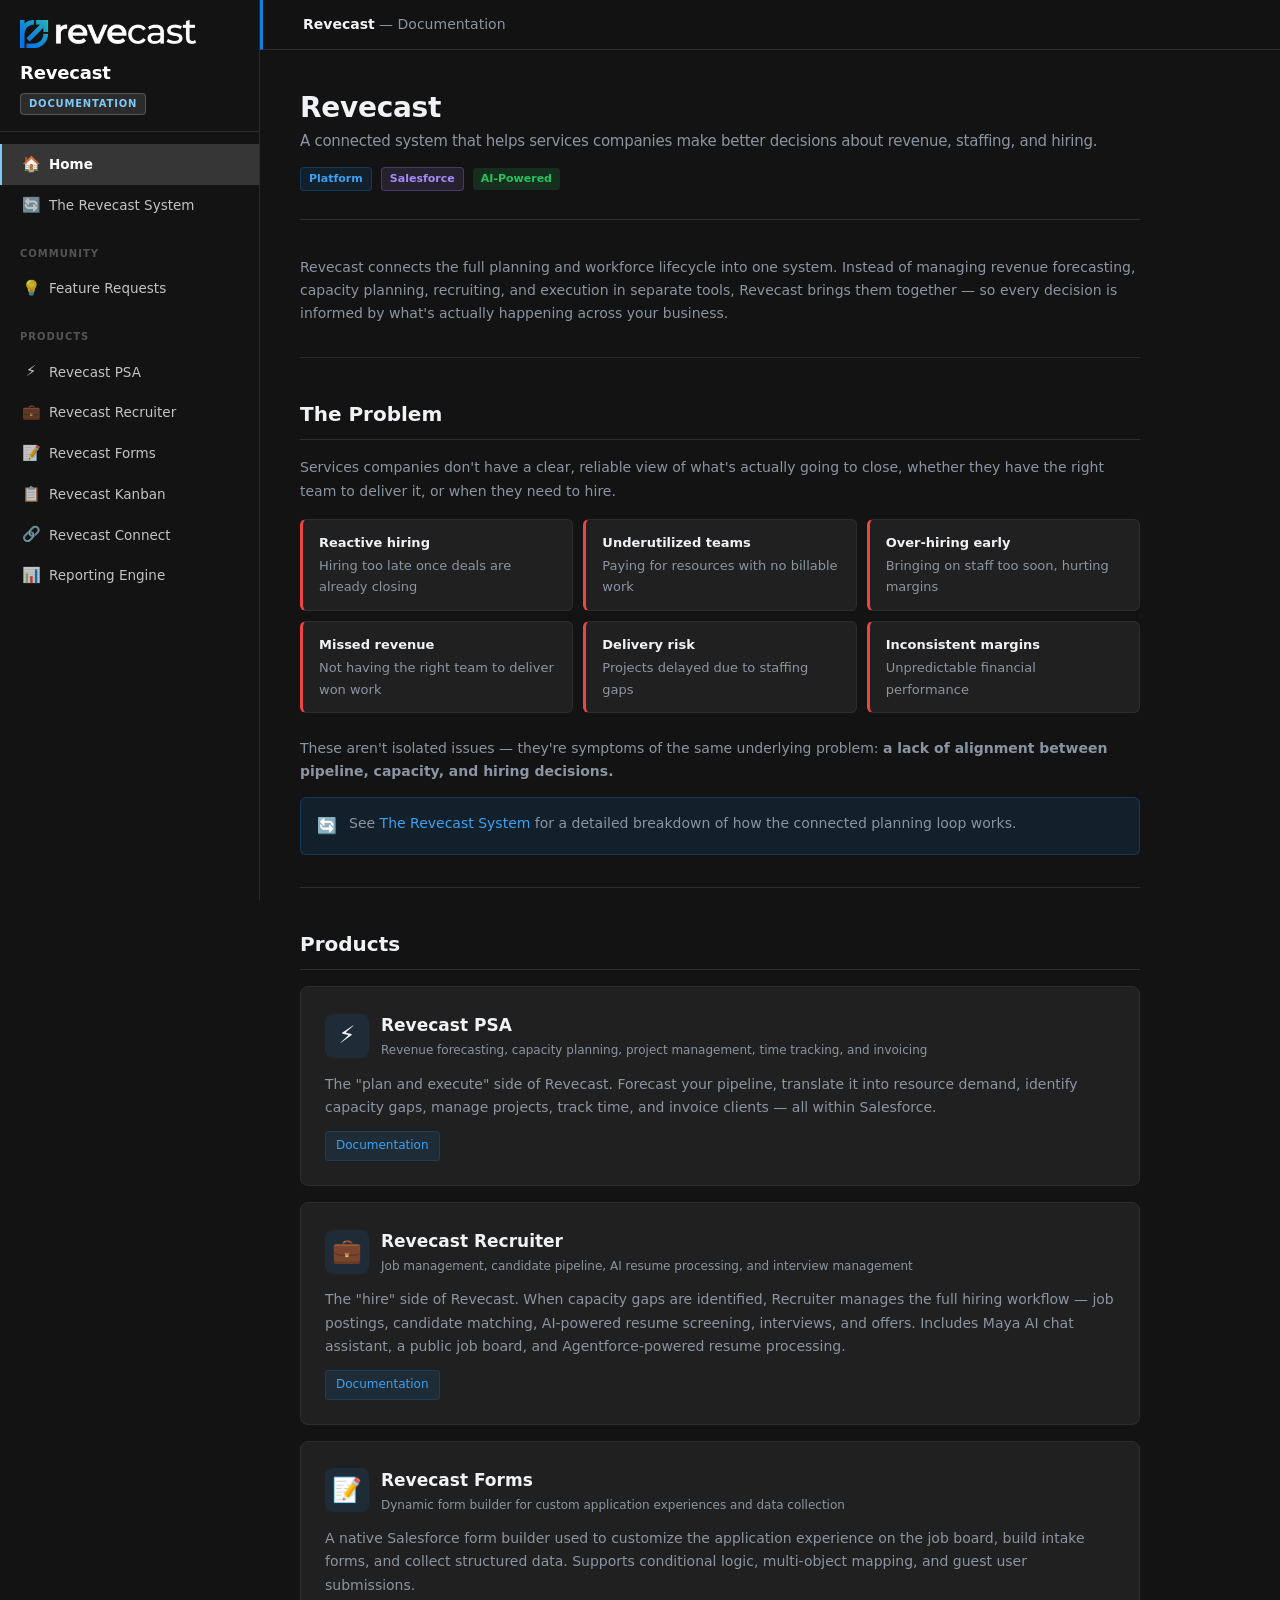
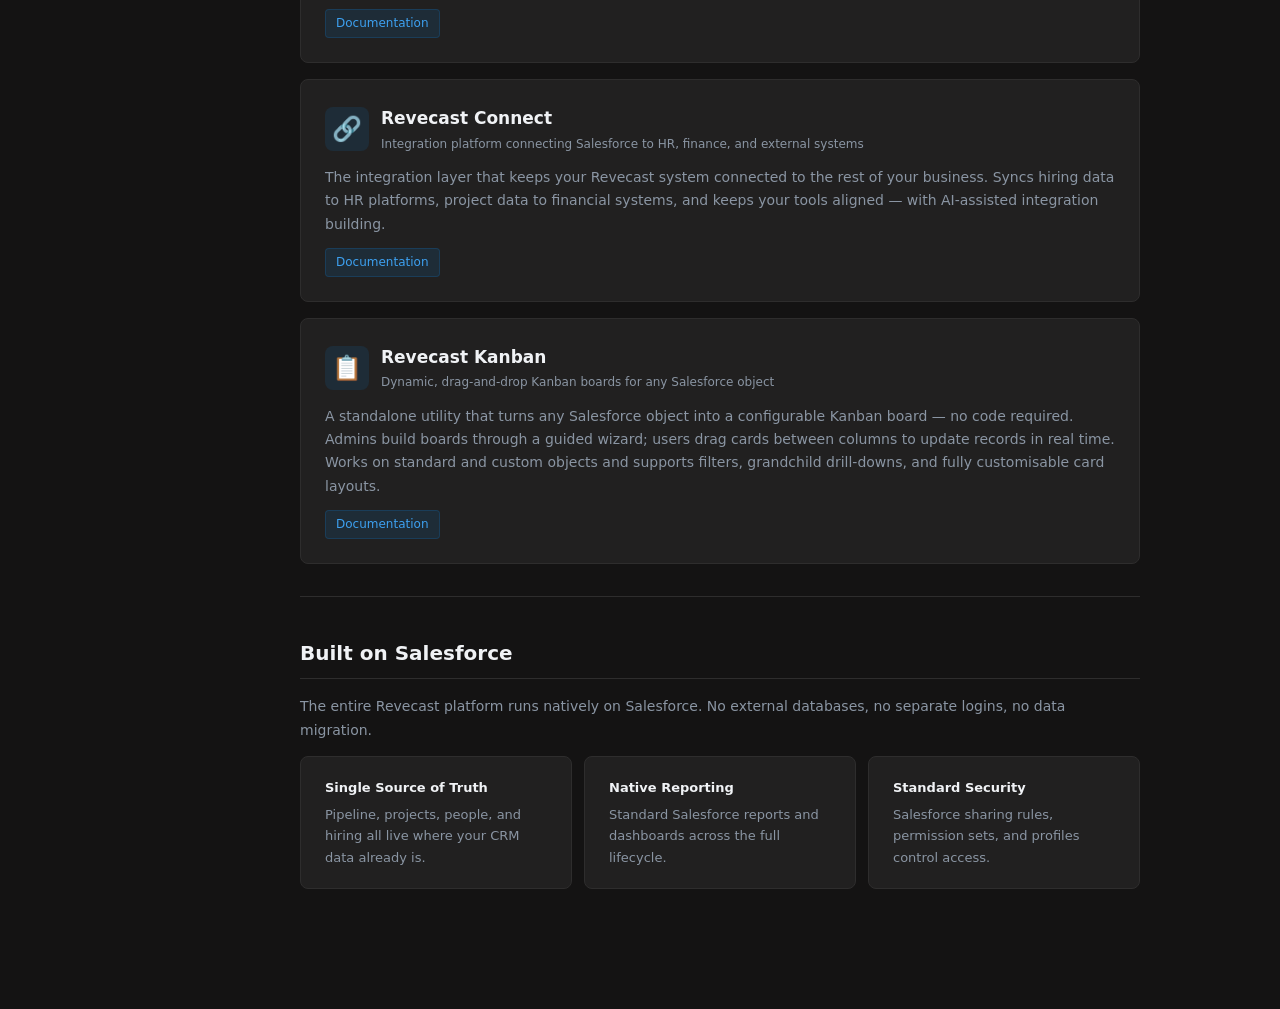
==== docs/index.html @ 87094032 "chore: move site content into docs/ to mirror PSACore docs lifecycle Relocates the hub's pages (inde" ====
<!DOCTYPE html>
<html lang="en">
<head>
  <meta charset="UTF-8">
  <meta name="viewport" content="width=device-width, initial-scale=1.0">
  <title>Revecast Documentation</title>
  <link rel="stylesheet" href="shared/style.css">
  <style>
    .system-loop {
      background: var(--bg-card);
      border: 1px solid var(--border);
      border-radius: 12px;
      padding: 32px;
      margin: 24px 0 32px;
    }
    .loop-step {
      display: flex;
      gap: 16px;
      margin-bottom: 20px;
      align-items: flex-start;
    }
    .loop-step:last-child { margin-bottom: 0; }
    .loop-num {
      flex-shrink: 0;
      width: 32px; height: 32px;
      border-radius: 50%;
      background: var(--rc-blue-soft);
      border: 1px solid var(--rc-blue);
      color: var(--rc-blue-hover);
      font-size: 13px;
      font-weight: 700;
      display: flex;
      align-items: center;
      justify-content: center;
    }
    .loop-body { flex: 1; }
    .loop-body strong { font-size: 14px; color: var(--text); display: block; margin-bottom: 4px; }
    .loop-body p { margin: 0; font-size: 13px; }
    .loop-body .loop-product {
      display: inline-block;
      font-size: 11px;
      font-weight: 600;
      padding: 2px 8px;
      border-radius: 4px;
      margin-top: 6px;
    }
    .loop-product-psa { background: rgba(34,197,94,.12); color: var(--green); }
    .loop-product-recruiter { background: var(--rc-blue-soft); color: var(--rc-blue-hover); border: 1px solid var(--rc-blue-border); }
    .loop-product-connect { background: rgba(167,139,250,.12); color: var(--purple); border: 1px solid rgba(167,139,250,.25); }
    .loop-return {
      text-align: center;
      color: var(--text-dim);
      font-size: 12px;
      margin-top: 16px;
      padding-top: 16px;
      border-top: 1px dashed var(--border);
    }
    .product-card {
      background: var(--bg-card);
      border: 1px solid var(--border);
      border-radius: 8px;
      padding: 24px;
      margin-bottom: 16px;
      display: flex;
      flex-direction: column;
      gap: 12px;
    }
    .product-card-header { display: flex; align-items: center; gap: 12px; }
    .product-icon {
      font-size: 24px;
      width: 44px; height: 44px;
      display: flex; align-items: center; justify-content: center;
      background: var(--accent-soft);
      border-radius: 8px;
      flex-shrink: 0;
    }
    .product-title { font-size: 17px; font-weight: 700; color: var(--text); }
    .product-title span { display: block; font-size: 12px; font-weight: 400; color: var(--text-muted); margin-top: 2px; }
    .product-desc { font-size: 14px; color: var(--text-muted); margin: 0; }
    .product-links { display: flex; flex-wrap: wrap; gap: 8px; }
    .product-links a {
      font-size: 12px;
      color: var(--accent-hover);
      background: var(--accent-soft);
      border: 1px solid rgba(12,131,223,0.2);
      padding: 4px 10px;
      border-radius: 4px;
      text-decoration: none;
    }
    .product-links a:hover { background: rgba(12,131,223,0.2); text-decoration: none; }
    .pain-grid {
      display: grid;
      grid-template-columns: repeat(auto-fill, minmax(240px, 1fr));
      gap: 10px;
      margin: 16px 0 24px;
    }
    .pain-card {
      background: var(--bg-card);
      border: 1px solid var(--border);
      border-left: 3px solid var(--red);
      border-radius: 6px;
      padding: 12px 16px;
      font-size: 13px;
      color: var(--text-muted);
    }
    .pain-card strong { color: var(--text); display: block; margin-bottom: 2px; }
  </style>
</head>
<body>

<nav class="sidebar">
  <div class="sidebar-brand">
    <a href="index.html"><img src="shared/logo.svg" alt="Revecast" class="sidebar-logo"></a>
    <a class="logo" href="index.html">Revecast</a>
    <div class="badge">Documentation</div>
  </div>
  <div class="sidebar-nav">
    <a href="index.html" class="active"><span class="icon">&#127968;</span> Home</a>
    <a href="system.html"><span class="icon">&#128260;</span> The Revecast System</a>

    <div class="nav-section">Community</div>
    <a href="feedback/"><span class="icon">&#128161;</span> Feature Requests</a>

    <div class="nav-section">Products</div>
    <a href="https://revecast.github.io/PSACore/"><span class="icon">&#9889;</span> Revecast PSA</a>
    <a href="https://revecast.github.io/revecast-recruiter/"><span class="icon">&#128188;</span> Revecast Recruiter</a>
    <a href="https://revecast.github.io/revecast-forms/"><span class="icon">&#128221;</span> Revecast Forms</a>
    <a href="https://revecast.github.io/Revecast-Kanban/"><span class="icon">&#128203;</span> Revecast Kanban</a>
    <a href="connect.html"><span class="icon">&#128279;</span> Revecast Connect</a>
    <a href="reporting-engine.html"><span class="icon">&#128202;</span> Reporting Engine</a>
  </div>
</nav>

<div class="main">
  <div class="topbar">
    <button type="button" class="hamburger" aria-label="Menu"><span></span><span></span><span></span></button>
    <div class="topbar-title"><strong>Revecast</strong> &mdash; Documentation</div>
    <div class="topbar-meta"></div>
  </div>

  <div class="content">
    <div class="page-hero">
      <h1>Revecast
        <span class="subtitle">A connected system that helps services companies make better decisions about revenue, staffing, and hiring.</span>
      </h1>
      <div class="tags">
        <span class="tag tag-blue">Platform</span>
        <span class="tag tag-purple">Salesforce</span>
        <span class="tag tag-green">AI-Powered</span>
      </div>
    </div>

    <p>
      Revecast connects the full planning and workforce lifecycle into one system. Instead of managing revenue forecasting, capacity planning, recruiting, and execution in separate tools, Revecast brings them together &mdash; so every decision is informed by what's actually happening across your business.
    </p>

    <hr class="divider">

    <h2>The Problem</h2>

    <p>Services companies don't have a clear, reliable view of what's actually going to close, whether they have the right team to deliver it, or when they need to hire.</p>

    <div class="pain-grid">
      <div class="pain-card"><strong>Reactive hiring</strong>Hiring too late once deals are already closing</div>
      <div class="pain-card"><strong>Underutilized teams</strong>Paying for resources with no billable work</div>
      <div class="pain-card"><strong>Over-hiring early</strong>Bringing on staff too soon, hurting margins</div>
      <div class="pain-card"><strong>Missed revenue</strong>Not having the right team to deliver won work</div>
      <div class="pain-card"><strong>Delivery risk</strong>Projects delayed due to staffing gaps</div>
      <div class="pain-card"><strong>Inconsistent margins</strong>Unpredictable financial performance</div>
    </div>

    <p>These aren't isolated issues &mdash; they're symptoms of the same underlying problem: <strong>a lack of alignment between pipeline, capacity, and hiring decisions.</strong></p>

    <div class="alert alert-info">
      <span class="alert-icon">&#128260;</span>
      <p>See <a href="system.html">The Revecast System</a> for a detailed breakdown of how the connected planning loop works.</p>
    </div>

    <hr class="divider">

    <h2>Products</h2>

    <div class="product-card">
      <div class="product-card-header">
        <div class="product-icon">&#9889;</div>
        <div class="product-title">Revecast PSA
          <span>Revenue forecasting, capacity planning, project management, time tracking, and invoicing</span>
        </div>
      </div>
      <p class="product-desc">The "plan and execute" side of Revecast. Forecast your pipeline, translate it into resource demand, identify capacity gaps, manage projects, track time, and invoice clients &mdash; all within Salesforce.</p>
      <div class="product-links">
        <a href="https://revecast.github.io/PSACore/">Documentation</a>
      </div>
    </div>

    <div class="product-card">
      <div class="product-card-header">
        <div class="product-icon">&#128188;</div>
        <div class="product-title">Revecast Recruiter
          <span>Job management, candidate pipeline, AI resume processing, and interview management</span>
        </div>
      </div>
      <p class="product-desc">The "hire" side of Revecast. When capacity gaps are identified, Recruiter manages the full hiring workflow &mdash; job postings, candidate matching, AI-powered resume screening, interviews, and offers. Includes Maya AI chat assistant, a public job board, and Agentforce-powered resume processing.</p>
      <div class="product-links">
        <a href="https://revecast.github.io/revecast-recruiter/">Documentation</a>
      </div>
    </div>

    <div class="product-card">
      <div class="product-card-header">
        <div class="product-icon">&#128221;</div>
        <div class="product-title">Revecast Forms
          <span>Dynamic form builder for custom application experiences and data collection</span>
        </div>
      </div>
      <p class="product-desc">A native Salesforce form builder used to customize the application experience on the job board, build intake forms, and collect structured data. Supports conditional logic, multi-object mapping, and guest user submissions.</p>
      <div class="product-links">
        <a href="https://revecast.github.io/revecast-forms/">Documentation</a>
      </div>
    </div>

    <div class="product-card">
      <div class="product-card-header">
        <div class="product-icon">&#128279;</div>
        <div class="product-title">Revecast Connect
          <span>Integration platform connecting Salesforce to HR, finance, and external systems</span>
        </div>
      </div>
      <p class="product-desc">The integration layer that keeps your Revecast system connected to the rest of your business. Syncs hiring data to HR platforms, project data to financial systems, and keeps your tools aligned &mdash; with AI-assisted integration building.</p>
      <div class="product-links">
        <a href="connect.html">Documentation</a>
      </div>
    </div>

    <div class="product-card">
      <div class="product-card-header">
        <div class="product-icon">&#128203;</div>
        <div class="product-title">Revecast Kanban
          <span>Dynamic, drag-and-drop Kanban boards for any Salesforce object</span>
        </div>
      </div>
      <p class="product-desc">A standalone utility that turns any Salesforce object into a configurable Kanban board &mdash; no code required. Admins build boards through a guided wizard; users drag cards between columns to update records in real time. Works on standard and custom objects and supports filters, grandchild drill-downs, and fully customisable card layouts.</p>
      <div class="product-links">
        <a href="https://revecast.github.io/Revecast-Kanban/">Documentation</a>
      </div>
    </div>

    <hr class="divider">

    <h2>Built on Salesforce</h2>

    <p>The entire Revecast platform runs natively on Salesforce. No external databases, no separate logins, no data migration.</p>

    <div class="card-grid">
      <div class="card">
        <div class="card-title">Single Source of Truth</div>
        <p>Pipeline, projects, people, and hiring all live where your CRM data already is.</p>
      </div>
      <div class="card">
        <div class="card-title">Native Reporting</div>
        <p>Standard Salesforce reports and dashboards across the full lifecycle.</p>
      </div>
      <div class="card">
        <div class="card-title">Standard Security</div>
        <p>Salesforce sharing rules, permission sets, and profiles control access.</p>
      </div>
    </div>

  </div>
</div>

<script src="shared/nav.js"></script>
</body>
</html>
---- docs/shared/style.css ----
/* Revecast Internal Docs — Shared Styles */

*,
*::before,
*::after {
  box-sizing: border-box;
  margin: 0;
  padding: 0;
}

:root {
  /* Revecast brand palette */
  --rc-blue: #0c83df;
  --rc-blue-hover: #3da0f0;
  --rc-navy: #0c419a;
  --rc-blue-soft: rgba(12, 131, 223, 0.12);
  --rc-blue-border: rgba(12, 131, 223, 0.25);

  /* Surfaces */
  --bg: #141313;
  --bg-surface: #1c1b1b;
  --bg-card: #212020;
  --border: #2e2d2d;

  /* Text */
  --text: #f0f2f5;
  --text-muted: #8a95a3;
  --text-dim: #565e6b;

  /* Semantic colours */
  --green: #22c55e;
  --yellow: #f59e0b;
  --red: #ef4444;
  --purple: #a78bfa;

  /* Aliases used throughout */
  --accent: var(--rc-blue);
  --accent-hover: var(--rc-blue-hover);
  --accent-soft: var(--rc-blue-soft);
  --blue: var(--rc-blue-hover);

  --sidebar-w: 260px;
  --font:
    system-ui, -apple-system, "Segoe UI", Roboto, "Helvetica Neue", sans-serif;
  --font-mono: "SF Mono", "Fira Code", "Cascadia Code", monospace;
}

body {
  font-family: var(--font);
  background: var(--bg);
  color: var(--text);
  line-height: 1.65;
  display: flex;
  min-height: 100vh;
}

/* ── Sidebar (light) ── */
.sidebar {
  width: var(--sidebar-w);
  height: 100vh;
  background: #141313;
  border-right: 1px solid #2a2929;
  position: fixed;
  top: 0;
  left: 0;
  display: flex;
  flex-direction: column;
  overflow-y: auto;
  z-index: 100;
}

.sidebar-brand {
  padding: 20px 20px 16px;
  border-bottom: 1px solid rgba(255, 255, 255, 0.12);
}

.sidebar-brand .sidebar-logo {
  height: 28px;
  width: auto;
  display: block;
  margin-bottom: 10px;
}

.text-note {
  margin-top: 32px;
  color: var(--text-muted);
  font-size: 13px;
}

.sidebar-brand .logo {
  font-size: 18px;
  font-weight: 700;
  color: #ffffff;
  text-decoration: none;
  display: flex;
  align-items: center;
  gap: 8px;
  letter-spacing: -0.01em;
}

/* Revecast wordmark accent — colors the <span> inside .logo */
.sidebar-brand .logo span,
.sidebar-brand .logo .logo-accent {
  color: #7ec8f7;
}

.sidebar-brand .badge {
  display: inline-block;
  margin-top: 5px;
  font-size: 10px;
  font-weight: 600;
  letter-spacing: 0.08em;
  text-transform: uppercase;
  color: #7ec8f7;
  background: rgba(255, 255, 255, 0.1);
  border: 1px solid rgba(255, 255, 255, 0.2);
  padding: 2px 8px;
  border-radius: 4px;
}

.sidebar-nav {
  padding: 12px 0;
  flex: 1;
}

.nav-section {
  padding: 16px 20px 4px;
  font-size: 10px;
  font-weight: 700;
  letter-spacing: 0.1em;
  text-transform: uppercase;
  color: rgba(255, 255, 255, 0.4);
}

.sidebar-nav a {
  display: flex;
  align-items: center;
  gap: 9px;
  padding: 8px 20px;
  font-size: 13.5px;
  color: rgba(255, 255, 255, 0.75);
  text-decoration: none;
  border-left: 2px solid transparent;
  transition: all 0.15s;
}

.sidebar-nav a:hover {
  color: #ffffff;
  background: rgba(255, 255, 255, 0.1);
  border-left-color: #7ec8f7;
}

.sidebar-nav a.active {
  color: #ffffff;
  background: rgba(255, 255, 255, 0.15);
  border-left-color: #7ec8f7;
  font-weight: 600;
}

.sidebar-nav a .icon {
  font-size: 15px;
  width: 18px;
  text-align: center;
}

/* ── Sub-nav items (indented sections under a product) ── */
.sidebar-nav a.nav-sub {
  padding-left: 36px;
  font-size: 12.5px;
  color: rgba(255, 255, 255, 0.55);
  border-left: 2px solid transparent;
}
.sidebar-nav a.nav-sub:hover {
  color: #ffffff;
  background: rgba(255, 255, 255, 0.08);
  border-left-color: #7ec8f7;
}
.sidebar-nav a.nav-sub.active {
  color: #ffffff;
  background: rgba(255, 255, 255, 0.12);
  border-left-color: #7ec8f7;
  font-weight: 600;
}
.sidebar-nav a.nav-sub .icon {
  font-size: 13px;
  width: 16px;
}

/* ── nav-sub with open children: slightly highlighted to show it's the active section ── */
.sidebar-nav a.nav-sub.section-open {
  color: rgba(255, 255, 255, 0.85);
}

/* ── Third-level: individual pages under a section ── */
.sidebar-nav a.nav-child {
  padding-left: 52px;
  font-size: 12px;
  color: rgba(255, 255, 255, 0.4);
  border-left: 2px solid transparent;
}
.sidebar-nav a.nav-child:hover {
  color: rgba(255, 255, 255, 0.85);
  background: rgba(255, 255, 255, 0.06);
  border-left-color: #7ec8f7;
}
.sidebar-nav a.nav-child.active {
  color: #ffffff;
  background: rgba(255, 255, 255, 0.1);
  border-left-color: #7ec8f7;
  font-weight: 600;
}
.sidebar-nav a.nav-child .icon {
  font-size: 12px;
  width: 15px;
}

/* ── Section divider labels (non-clickable, if ever needed) ── */
.nav-section {
  padding: 20px 20px 6px;
  font-size: 10px;
  font-weight: 700;
  letter-spacing: 0.1em;
  text-transform: uppercase;
  color: rgba(255, 255, 255, 0.28);
  pointer-events: none;
}

/* ── Main Content ── */
.main {
  margin-left: var(--sidebar-w);
  flex: 1;
  min-height: 100vh;
}

.topbar {
  position: sticky;
  top: 0;
  background: rgba(20, 19, 19, 0.92);
  -webkit-backdrop-filter: blur(12px);
  backdrop-filter: blur(12px);
  border-bottom: 1px solid var(--border);
  border-left: 3px solid var(--rc-blue);
  padding: 13px 40px;
  display: flex;
  align-items: center;
  justify-content: space-between;
  z-index: 50;
}

.topbar-title {
  font-size: 14px;
  color: var(--text-muted);
}
.topbar-title strong {
  color: var(--text);
}
.topbar-meta {
  font-size: 12px;
  color: var(--text-dim);
}

.content {
  padding: 40px 40px 80px;
  max-width: 920px;
}

/* ── Typography ── */
h1 {
  font-size: 28px;
  font-weight: 700;
  color: var(--text);
  margin-bottom: 8px;
  line-height: 1.3;
  letter-spacing: -0.01em;
}

h1 .subtitle {
  display: block;
  font-size: 15px;
  font-weight: 400;
  color: var(--text-muted);
  margin-top: 6px;
}

h2 {
  font-size: 20px;
  font-weight: 600;
  color: var(--text);
  margin: 40px 0 16px;
  padding-bottom: 8px;
  border-bottom: 1px solid var(--border);
}

h3 {
  font-size: 15px;
  font-weight: 600;
  color: var(--text);
  margin: 24px 0 10px;
}

p {
  margin-bottom: 14px;
  color: var(--text-muted);
  font-size: 14px;
}

a {
  color: var(--rc-blue-hover);
  text-decoration: none;
}
a:hover {
  color: var(--rc-blue);
  text-decoration: underline;
}

/* ── Cards ── */
.card {
  background: var(--bg-card);
  border: 1px solid var(--border);
  border-radius: 8px;
  padding: 20px 24px;
  margin-bottom: 16px;
  transition: border-color 0.15s;
}

.card:hover {
  border-color: var(--rc-blue-border);
}

.card-title {
  font-size: 13px;
  font-weight: 600;
  color: var(--text);
  margin-bottom: 6px;
}

.card p {
  margin-bottom: 0;
  font-size: 13px;
}

.card-grid {
  display: grid;
  grid-template-columns: repeat(auto-fill, minmax(260px, 1fr));
  gap: 12px;
  margin-bottom: 24px;
}

/* ── Table ── */
table {
  width: 100%;
  border-collapse: collapse;
  font-size: 13px;
  margin-bottom: 24px;
}

th {
  text-align: left;
  padding: 10px 14px;
  background: var(--bg-card);
  border: 1px solid var(--border);
  color: var(--text-muted);
  font-size: 11px;
  font-weight: 600;
  letter-spacing: 0.06em;
  text-transform: uppercase;
}

td {
  padding: 10px 14px;
  border: 1px solid var(--border);
  color: var(--text-muted);
  vertical-align: top;
}

tr:hover td {
  background: var(--bg-card);
}

td code,
th code {
  font-family: var(--font-mono);
  font-size: 12px;
}

/* ── Code ── */
pre {
  background: var(--bg-card);
  border: 1px solid var(--border);
  border-radius: 6px;
  padding: 16px 18px;
  overflow-x: auto;
  font-family: var(--font-mono);
  font-size: 12.5px;
  line-height: 1.6;
  color: var(--text);
  margin-bottom: 16px;
}

code {
  font-family: var(--font-mono);
  font-size: 12px;
  color: var(--rc-blue-hover);
  background: var(--rc-blue-soft);
  padding: 1px 5px;
  border-radius: 3px;
}

pre code {
  color: inherit;
  background: none;
  padding: 0;
}

/* ── Badges / Tags ── */
.tag {
  display: inline-block;
  font-size: 11px;
  font-weight: 600;
  padding: 2px 8px;
  border-radius: 4px;
  margin-right: 4px;
}

.tag-green {
  background: rgba(34, 197, 94, 0.15);
  color: var(--green);
}
.tag-yellow {
  background: rgba(245, 158, 11, 0.15);
  color: var(--yellow);
}
.tag-red {
  background: rgba(239, 68, 68, 0.15);
  color: var(--red);
}
.tag-blue {
  background: var(--rc-blue-soft);
  color: var(--rc-blue-hover);
  border: 1px solid var(--rc-blue-border);
}
.tag-purple {
  background: rgba(167, 139, 250, 0.12);
  color: var(--purple);
  border: 1px solid rgba(167, 139, 250, 0.25);
}

/* ── Alert boxes ── */
.alert {
  display: flex;
  gap: 12px;
  padding: 14px 16px;
  border-radius: 6px;
  margin-bottom: 16px;
  font-size: 13px;
}

.alert-icon {
  font-size: 16px;
  flex-shrink: 0;
  margin-top: 1px;
}
.alert p {
  margin: 0;
}

.alert-info {
  background: var(--rc-blue-soft);
  border: 1px solid var(--rc-blue-border);
  color: var(--rc-blue-hover);
}
.alert-warning {
  background: rgba(245, 158, 11, 0.08);
  border: 1px solid rgba(245, 158, 11, 0.2);
  color: #fcd34d;
}
.alert-success {
  background: rgba(34, 197, 94, 0.08);
  border: 1px solid rgba(34, 197, 94, 0.2);
  color: #86efac;
}

/* ── File tree ── */
.filetree {
  background: var(--bg-card);
  border: 1px solid var(--border);
  border-radius: 6px;
  padding: 16px 18px;
  font-family: var(--font-mono);
  font-size: 12.5px;
  line-height: 1.8;
  margin-bottom: 16px;
  overflow-x: auto;
}

.filetree .dir {
  color: var(--rc-blue-hover);
}
.filetree .file {
  color: var(--text-muted);
}
.filetree .note {
  color: var(--text-dim);
  font-style: italic;
}

/* ── Steps ── */
.steps {
  list-style: none;
  counter-reset: steps;
  margin-bottom: 24px;
}

.steps li {
  counter-increment: steps;
  display: flex;
  gap: 16px;
  margin-bottom: 16px;
  font-size: 13.5px;
  color: var(--text-muted);
}

.steps li::before {
  content: counter(steps);
  flex-shrink: 0;
  width: 26px;
  height: 26px;
  border-radius: 50%;
  background: var(--rc-blue-soft);
  border: 1px solid var(--rc-blue);
  color: var(--rc-blue-hover);
  font-size: 12px;
  font-weight: 700;
  display: flex;
  align-items: center;
  justify-content: center;
}

/* ── Divider ── */
.divider {
  border: none;
  border-top: 1px solid var(--border);
  margin: 32px 0;
}

/* ── Diagram card ── */
.card-diagram {
  font-family: var(--font-mono);
  font-size: 12.5px;
  line-height: 2;
}
.card-diagram pre {
  background: none;
  border: none;
  padding: 0;
  margin: 0;
  color: var(--text-muted);
}

/* ── Prose list ── */
.prose-list {
  font-size: 13px;
  color: var(--text-muted);
  padding-left: 20px;
  line-height: 2;
  margin-bottom: 16px;
}

/* ── Hero header ── */
.page-hero {
  margin-bottom: 36px;
  padding-bottom: 28px;
  border-bottom: 1px solid var(--border);
}

.page-hero .tags {
  margin-top: 12px;
}

/* ── Topbar sitemap link ── */
.topbar-sitemap {
  color: var(--text-muted);
  text-decoration: none;
  font-size: 12px;
}
.topbar-sitemap:hover {
  color: var(--text);
}

/* ── Screenshots ── */
.screenshot-figure {
  margin: 0 0 28px;
  border: 1px solid var(--border);
  border-radius: 8px;
  overflow: hidden;
}
.screenshot-figure img {
  width: 100%;
  display: block;
}
.screenshot-figure figcaption {
  padding: 8px 14px;
  font-size: 12px;
  color: var(--text-dim);
  background: var(--bg-card);
  border-top: 1px solid var(--border);
}

/* ═══════════════════════════════════════════
   MOBILE / RESPONSIVE
   ═══════════════════════════════════════════ */

/* ── Hamburger button (hidden on desktop) ── */
.hamburger {
  display: none;
  flex-direction: column;
  justify-content: center;
  gap: 5px;
  width: 36px;
  height: 36px;
  padding: 6px;
  border: 1px solid var(--border);
  border-radius: 6px;
  background: transparent;
  cursor: pointer;
  flex-shrink: 0;
  margin-right: 12px;
}
.hamburger span {
  display: block;
  height: 2px;
  width: 100%;
  background: var(--text-muted);
  border-radius: 2px;
  transition: all 0.2s ease;
}
.hamburger.open span:nth-child(1) {
  transform: translateY(7px) rotate(45deg);
}
.hamburger.open span:nth-child(2) {
  opacity: 0;
}
.hamburger.open span:nth-child(3) {
  transform: translateY(-7px) rotate(-45deg);
}

/* ── Sidebar overlay (mobile tap-to-close backdrop) ── */
.sidebar-overlay {
  display: none;
  position: fixed;
  inset: 0;
  background: rgba(0, 0, 0, 0.5);
  z-index: 99;
}
.sidebar-overlay.visible {
  display: block;
}

@media (max-width: 768px) {
  /* Show hamburger */
  .hamburger {
    display: flex;
  }

  /* Sidebar slides off-screen by default */
  .sidebar {
    transform: translateX(-100%);
    transition: transform 0.25s ease;
    z-index: 200;
  }
  .sidebar.open {
    transform: translateX(0);
  }

  /* Main content fills full width */
  .main {
    margin-left: 0;
  }

  /* Topbar adjustments */
  .topbar {
    padding: 12px 16px;
    border-left: none;
    border-bottom: 2px solid var(--rc-blue);
  }
  .topbar-title {
    font-size: 13px;
  }
  .topbar-meta {
    font-size: 11px;
  }

  /* Content padding */
  .content {
    padding: 24px 16px 60px;
  }

  /* Typography scale down slightly */
  h1 {
    font-size: 22px;
  }
  h2 {
    font-size: 17px;
  }

  /* Card grids → single column */
  .card-grid,
  .feature-grid {
    grid-template-columns: 1fr !important;
  }

  /* Tables → horizontal scroll */
  table {
    display: block;
    overflow-x: auto;
    -webkit-overflow-scrolling: touch;
  }

  /* Tags wrap */
  .tags {
    flex-wrap: wrap;
  }

  /* Page hero padding */
  .page-hero {
    margin-bottom: 24px;
    padding-bottom: 20px;
  }

  /* Sitemap tree → single column */
  .tree-root {
    flex-direction: column;
    gap: 16px;
  }
  .tree-section {
    min-width: unset;
    width: 100%;
  }
  .tree-home {
    width: 100%;
  }
}
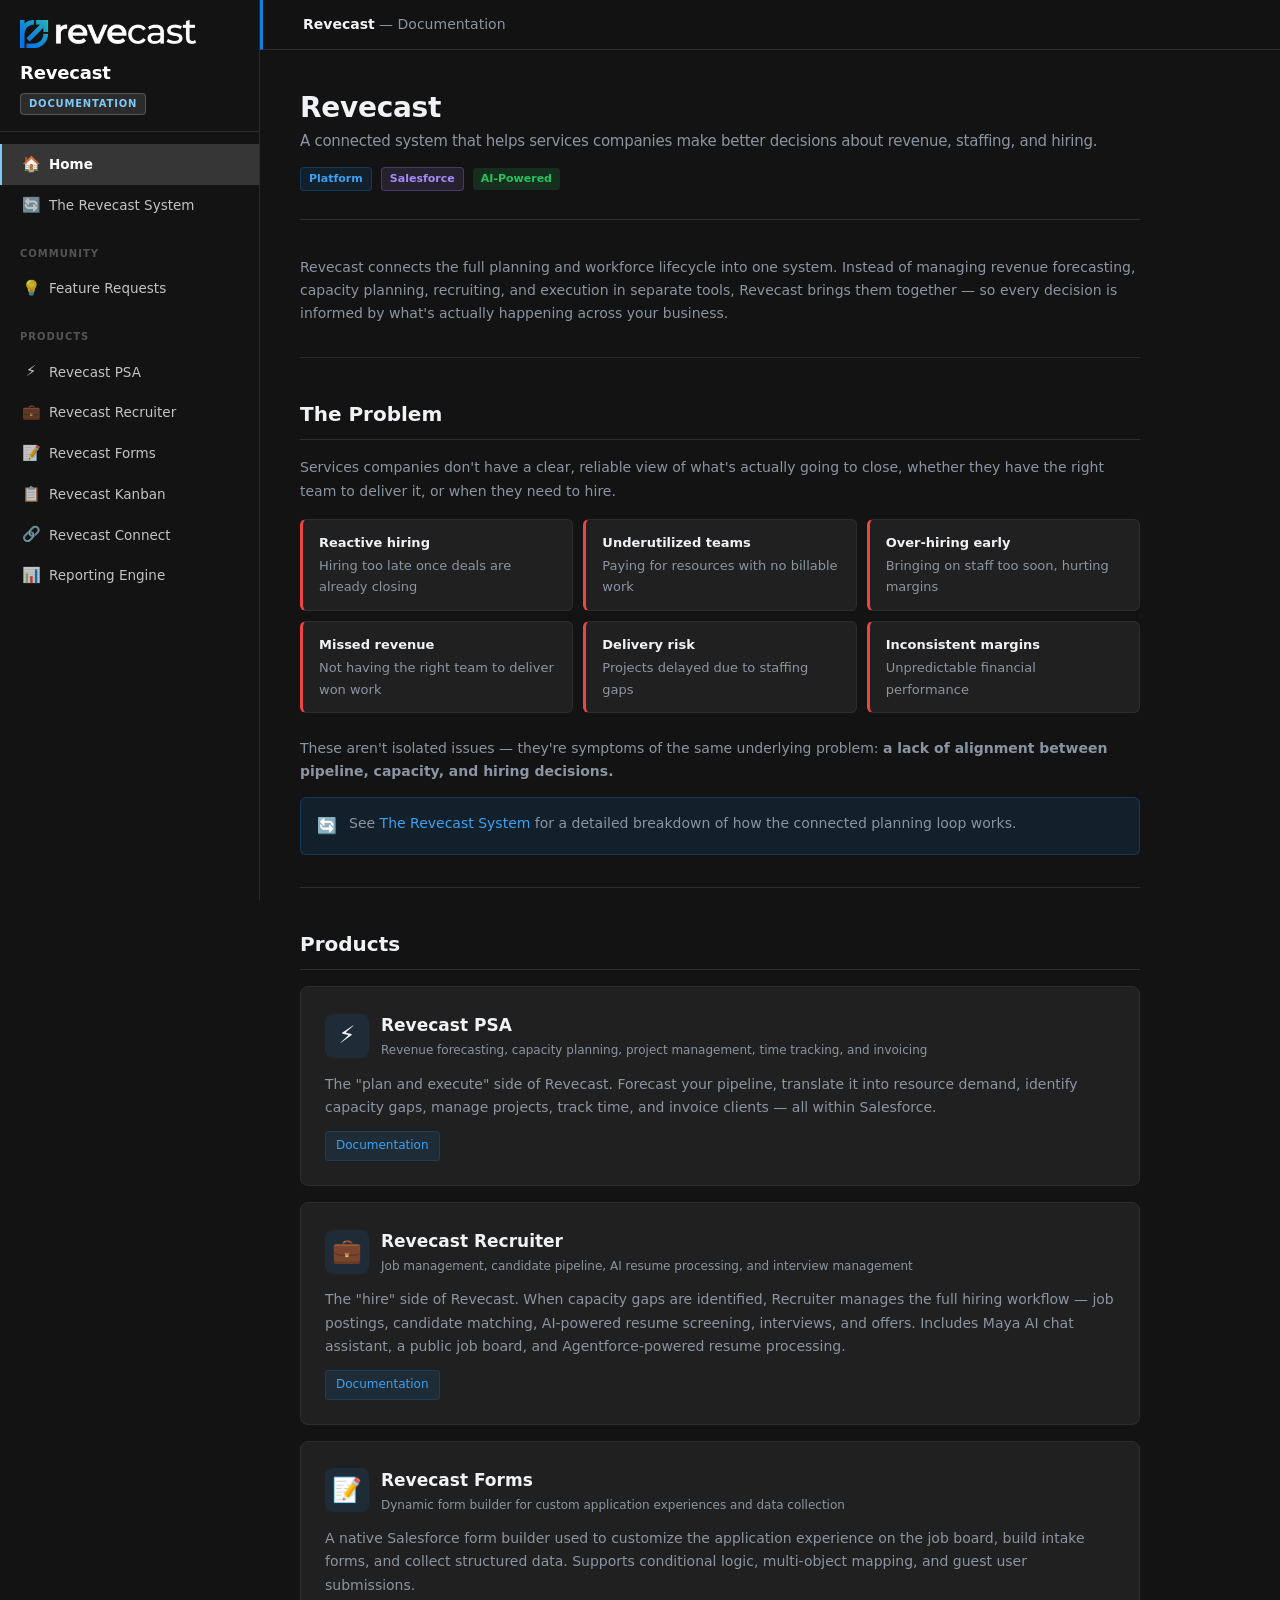
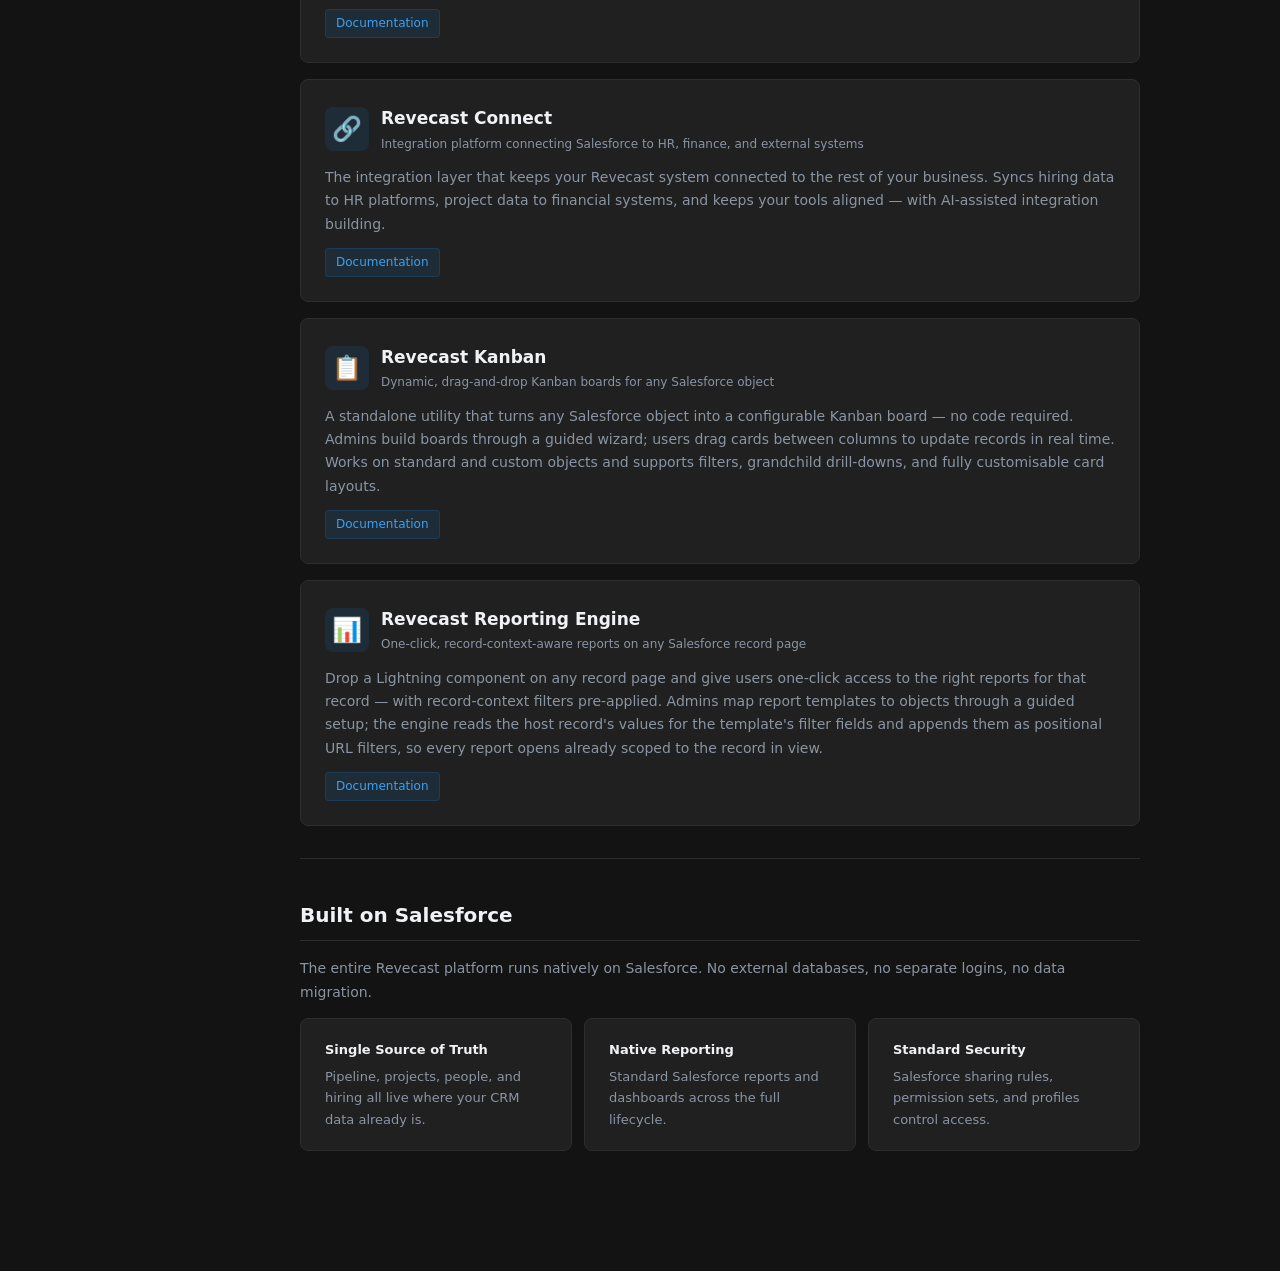
==== commit f5bbe8cd: "docs(hub): wire Reporting Engine to its live docs site Repoints the Products nav entry from the loca" ====
--- a/docs/index.html
+++ b/docs/index.html
@@ -127,7 +127,7 @@
     <a href="https://revecast.github.io/revecast-forms/"><span class="icon">&#128221;</span> Revecast Forms</a>
     <a href="https://revecast.github.io/Revecast-Kanban/"><span class="icon">&#128203;</span> Revecast Kanban</a>
     <a href="connect.html"><span class="icon">&#128279;</span> Revecast Connect</a>
-    <a href="reporting-engine.html"><span class="icon">&#128202;</span> Reporting Engine</a>
+    <a href="https://revecast.github.io/Revecast-Reporting-Engine/"><span class="icon">&#128202;</span> Reporting Engine</a>
   </div>
 </nav>
 
@@ -245,6 +245,19 @@
       </div>
     </div>
 
+    <div class="product-card">
+      <div class="product-card-header">
+        <div class="product-icon">&#128202;</div>
+        <div class="product-title">Revecast Reporting Engine
+          <span>One-click, record-context-aware reports on any Salesforce record page</span>
+        </div>
+      </div>
+      <p class="product-desc">Drop a Lightning component on any record page and give users one-click access to the right reports for that record &mdash; with record-context filters pre-applied. Admins map report templates to objects through a guided setup; the engine reads the host record's values for the template's filter fields and appends them as positional URL filters, so every report opens already scoped to the record in view.</p>
+      <div class="product-links">
+        <a href="https://revecast.github.io/Revecast-Reporting-Engine/">Documentation</a>
+      </div>
+    </div>
+
     <hr class="divider">
 
     <h2>Built on Salesforce</h2>
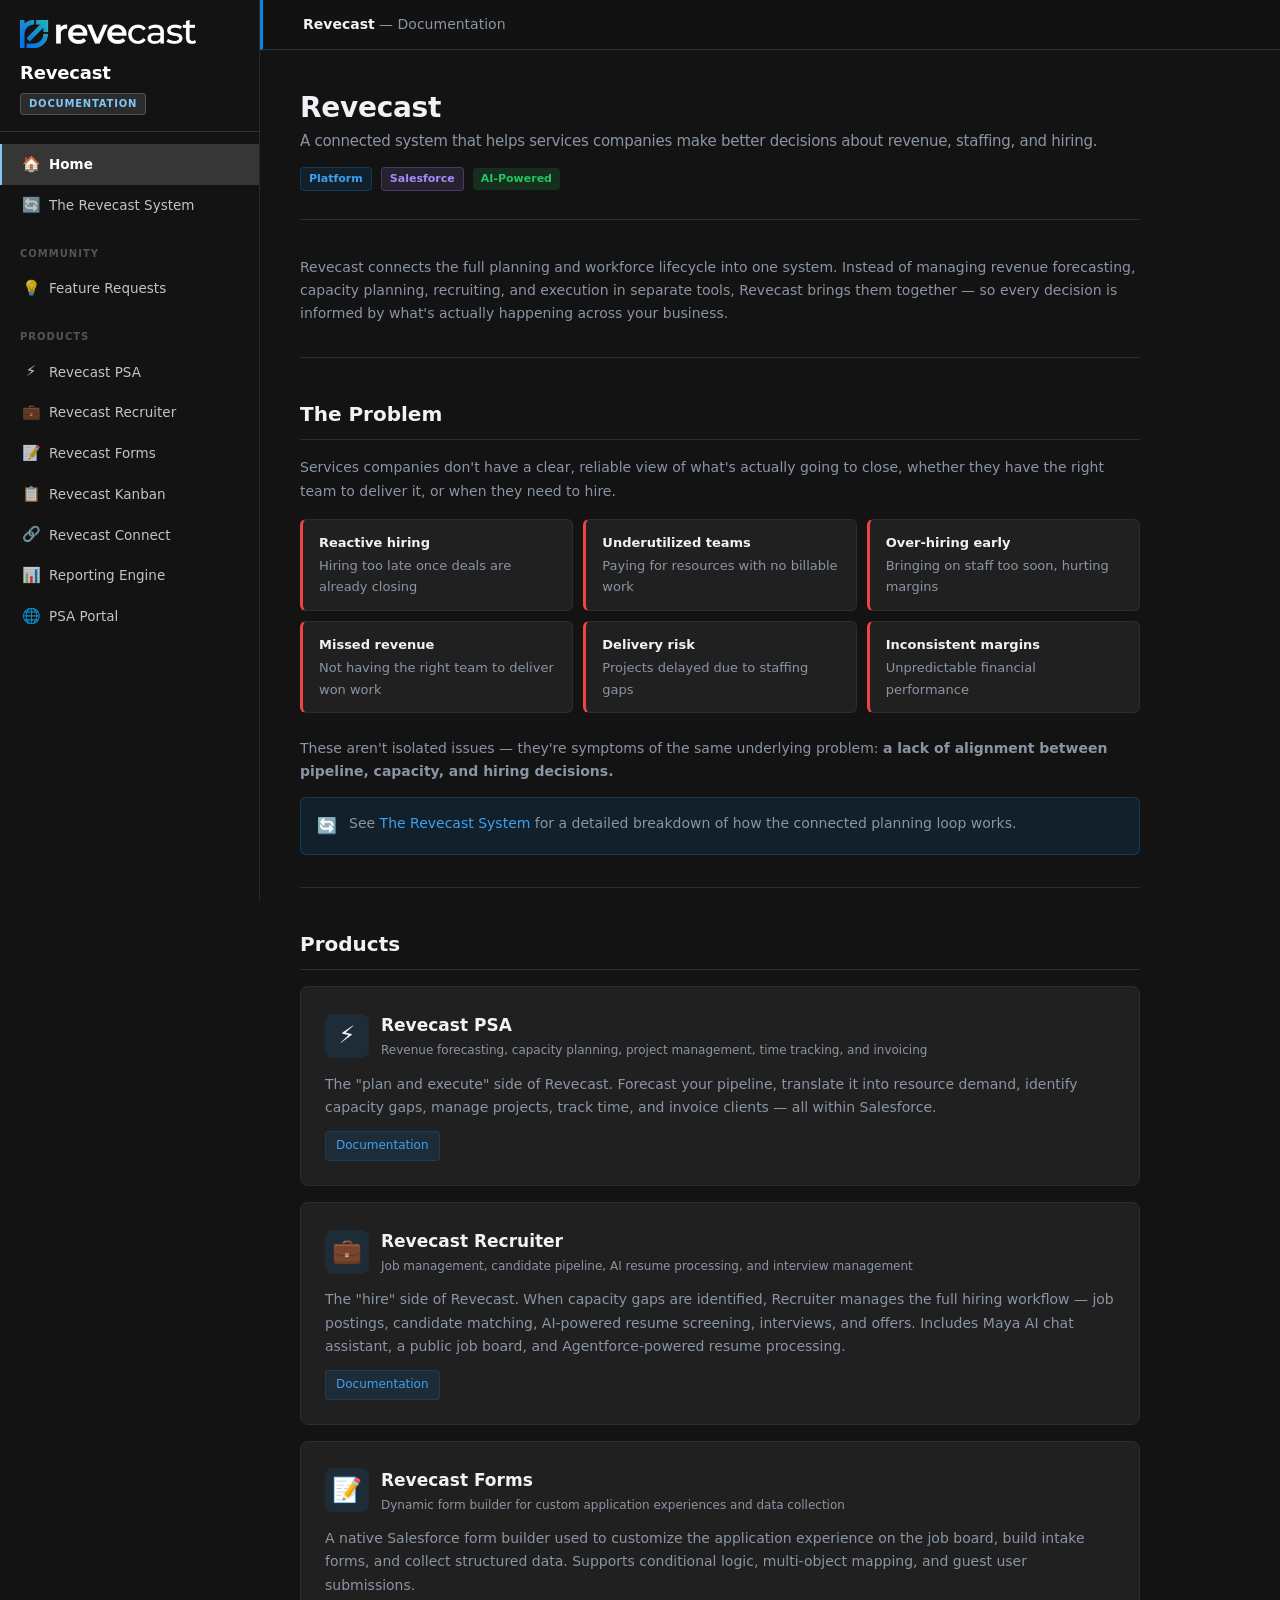
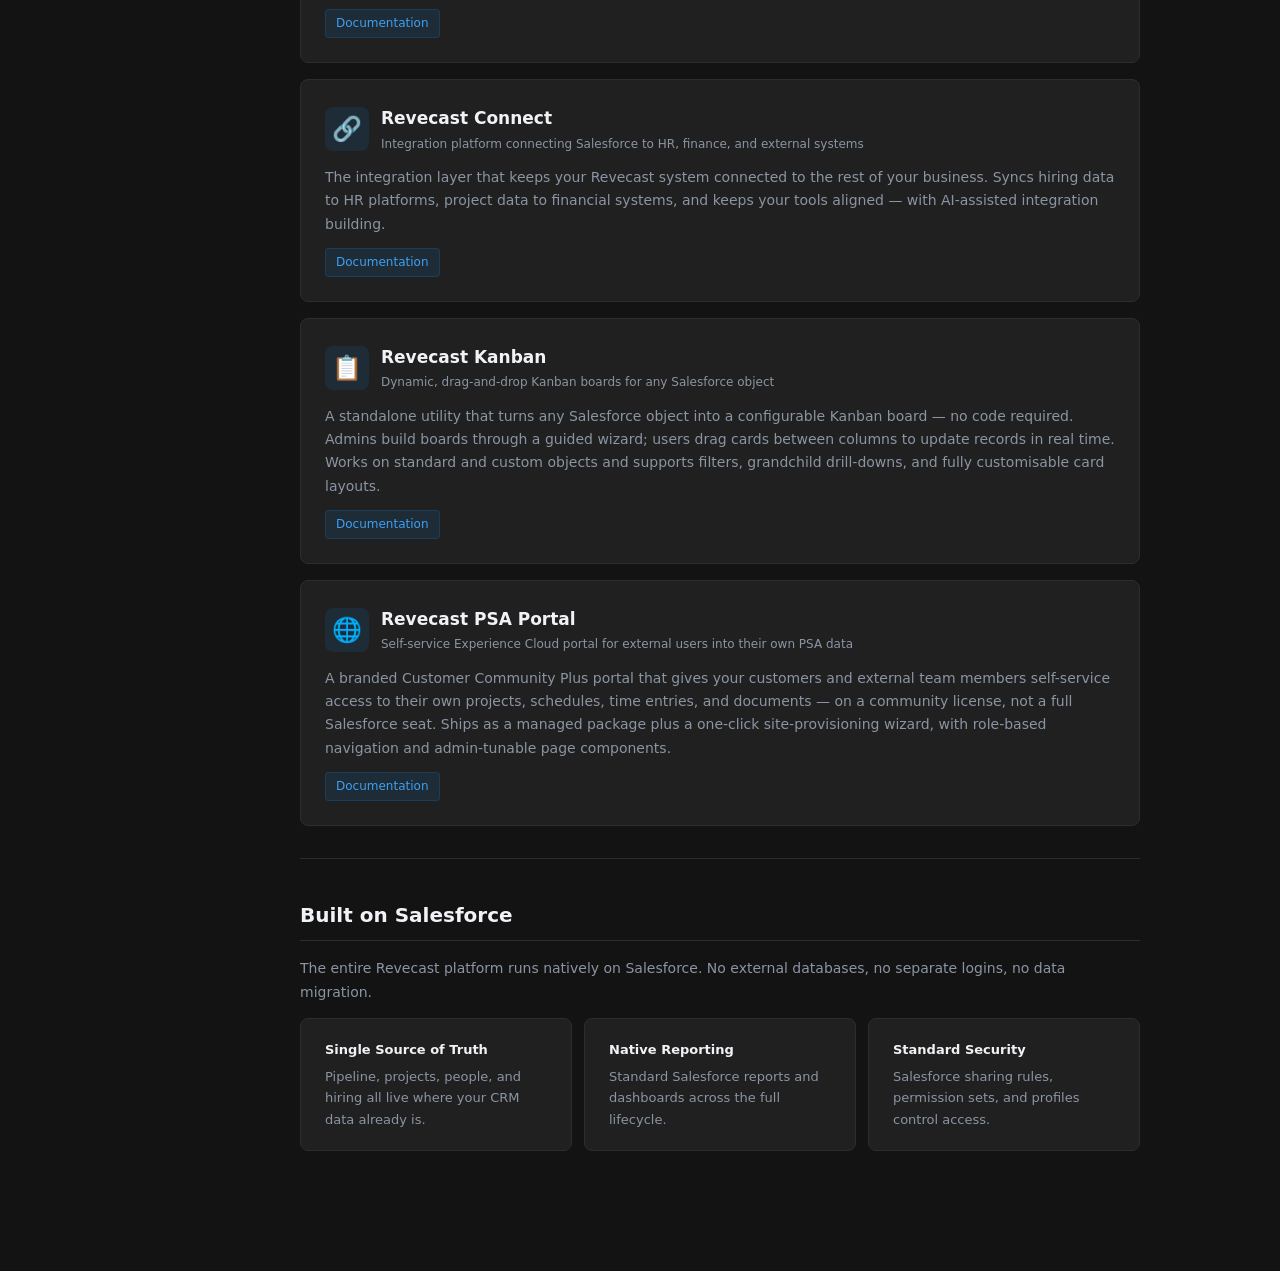
==== commit cd736234: "docs: add Revecast PSA Portal product page New docs/portal.html covering the Experience Cloud custom" ====
--- a/docs/index.html
+++ b/docs/index.html
@@ -127,7 +127,8 @@
     <a href="https://revecast.github.io/revecast-forms/"><span class="icon">&#128221;</span> Revecast Forms</a>
     <a href="https://revecast.github.io/Revecast-Kanban/"><span class="icon">&#128203;</span> Revecast Kanban</a>
     <a href="connect.html"><span class="icon">&#128279;</span> Revecast Connect</a>
-    <a href="https://revecast.github.io/Revecast-Reporting-Engine/"><span class="icon">&#128202;</span> Reporting Engine</a>
+    <a href="reporting-engine.html"><span class="icon">&#128202;</span> Reporting Engine</a>
+    <a href="portal.html"><span class="icon">&#127760;</span> PSA Portal</a>
   </div>
 </nav>
 
@@ -247,14 +248,14 @@
 
     <div class="product-card">
       <div class="product-card-header">
-        <div class="product-icon">&#128202;</div>
-        <div class="product-title">Revecast Reporting Engine
-          <span>One-click, record-context-aware reports on any Salesforce record page</span>
-        </div>
-      </div>
-      <p class="product-desc">Drop a Lightning component on any record page and give users one-click access to the right reports for that record &mdash; with record-context filters pre-applied. Admins map report templates to objects through a guided setup; the engine reads the host record's values for the template's filter fields and appends them as positional URL filters, so every report opens already scoped to the record in view.</p>
-      <div class="product-links">
-        <a href="https://revecast.github.io/Revecast-Reporting-Engine/">Documentation</a>
+        <div class="product-icon">&#127760;</div>
+        <div class="product-title">Revecast PSA Portal
+          <span>Self-service Experience Cloud portal for external users into their own PSA data</span>
+        </div>
+      </div>
+      <p class="product-desc">A branded Customer Community Plus portal that gives your customers and external team members self-service access to their own projects, schedules, time entries, and documents &mdash; on a community license, not a full Salesforce seat. Ships as a managed package plus a one-click site-provisioning wizard, with role-based navigation and admin-tunable page components.</p>
+      <div class="product-links">
+        <a href="portal.html">Documentation</a>
       </div>
     </div>
 
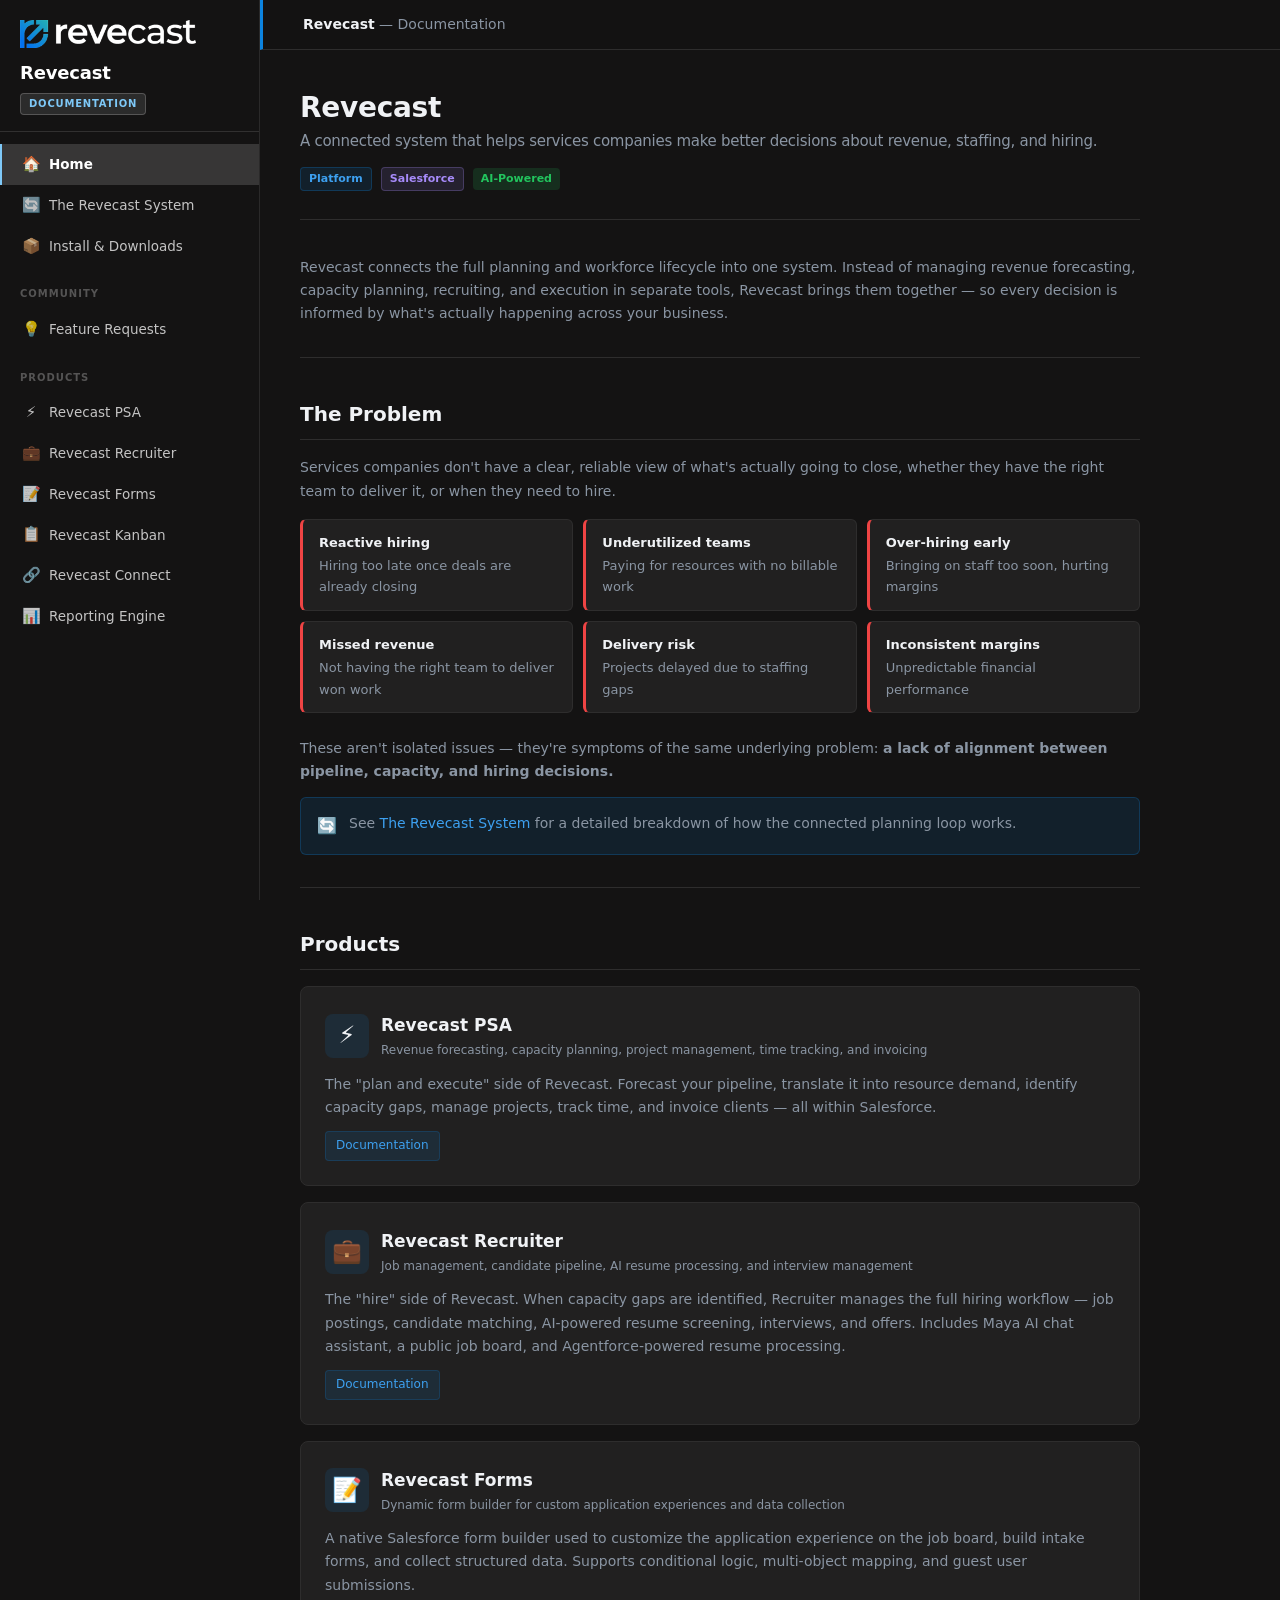
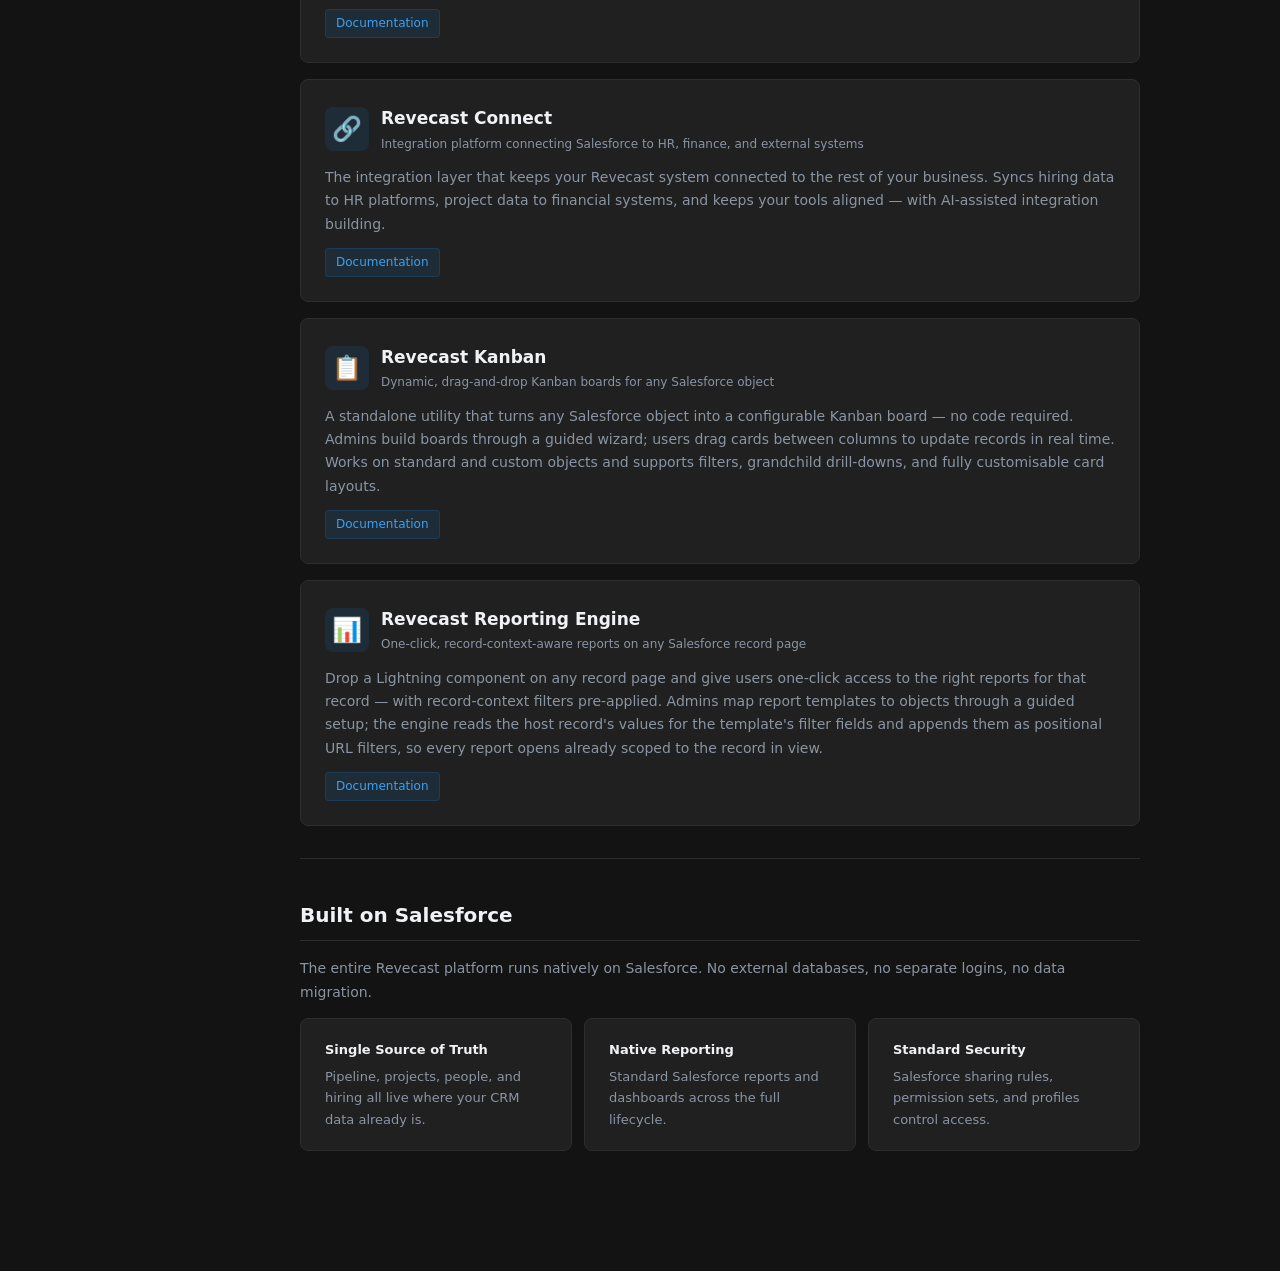
==== commit 0e7f5a53: "docs: add cross-package install-links hub (install.html) Neutral, org-root install page listing ever" ====
--- a/docs/index.html
+++ b/docs/index.html
@@ -117,6 +117,7 @@
   <div class="sidebar-nav">
     <a href="index.html" class="active"><span class="icon">&#127968;</span> Home</a>
     <a href="system.html"><span class="icon">&#128260;</span> The Revecast System</a>
+    <a href="install.html"><span class="icon">&#128230;</span> Install &amp; Downloads</a>
 
     <div class="nav-section">Community</div>
     <a href="feedback/"><span class="icon">&#128161;</span> Feature Requests</a>
@@ -127,8 +128,7 @@
     <a href="https://revecast.github.io/revecast-forms/"><span class="icon">&#128221;</span> Revecast Forms</a>
     <a href="https://revecast.github.io/Revecast-Kanban/"><span class="icon">&#128203;</span> Revecast Kanban</a>
     <a href="connect.html"><span class="icon">&#128279;</span> Revecast Connect</a>
-    <a href="reporting-engine.html"><span class="icon">&#128202;</span> Reporting Engine</a>
-    <a href="portal.html"><span class="icon">&#127760;</span> PSA Portal</a>
+    <a href="https://revecast.github.io/Revecast-Reporting-Engine/"><span class="icon">&#128202;</span> Reporting Engine</a>
   </div>
 </nav>
 
@@ -248,14 +248,14 @@
 
     <div class="product-card">
       <div class="product-card-header">
-        <div class="product-icon">&#127760;</div>
-        <div class="product-title">Revecast PSA Portal
-          <span>Self-service Experience Cloud portal for external users into their own PSA data</span>
-        </div>
-      </div>
-      <p class="product-desc">A branded Customer Community Plus portal that gives your customers and external team members self-service access to their own projects, schedules, time entries, and documents &mdash; on a community license, not a full Salesforce seat. Ships as a managed package plus a one-click site-provisioning wizard, with role-based navigation and admin-tunable page components.</p>
-      <div class="product-links">
-        <a href="portal.html">Documentation</a>
+        <div class="product-icon">&#128202;</div>
+        <div class="product-title">Revecast Reporting Engine
+          <span>One-click, record-context-aware reports on any Salesforce record page</span>
+        </div>
+      </div>
+      <p class="product-desc">Drop a Lightning component on any record page and give users one-click access to the right reports for that record &mdash; with record-context filters pre-applied. Admins map report templates to objects through a guided setup; the engine reads the host record's values for the template's filter fields and appends them as positional URL filters, so every report opens already scoped to the record in view.</p>
+      <div class="product-links">
+        <a href="https://revecast.github.io/Revecast-Reporting-Engine/">Documentation</a>
       </div>
     </div>
 
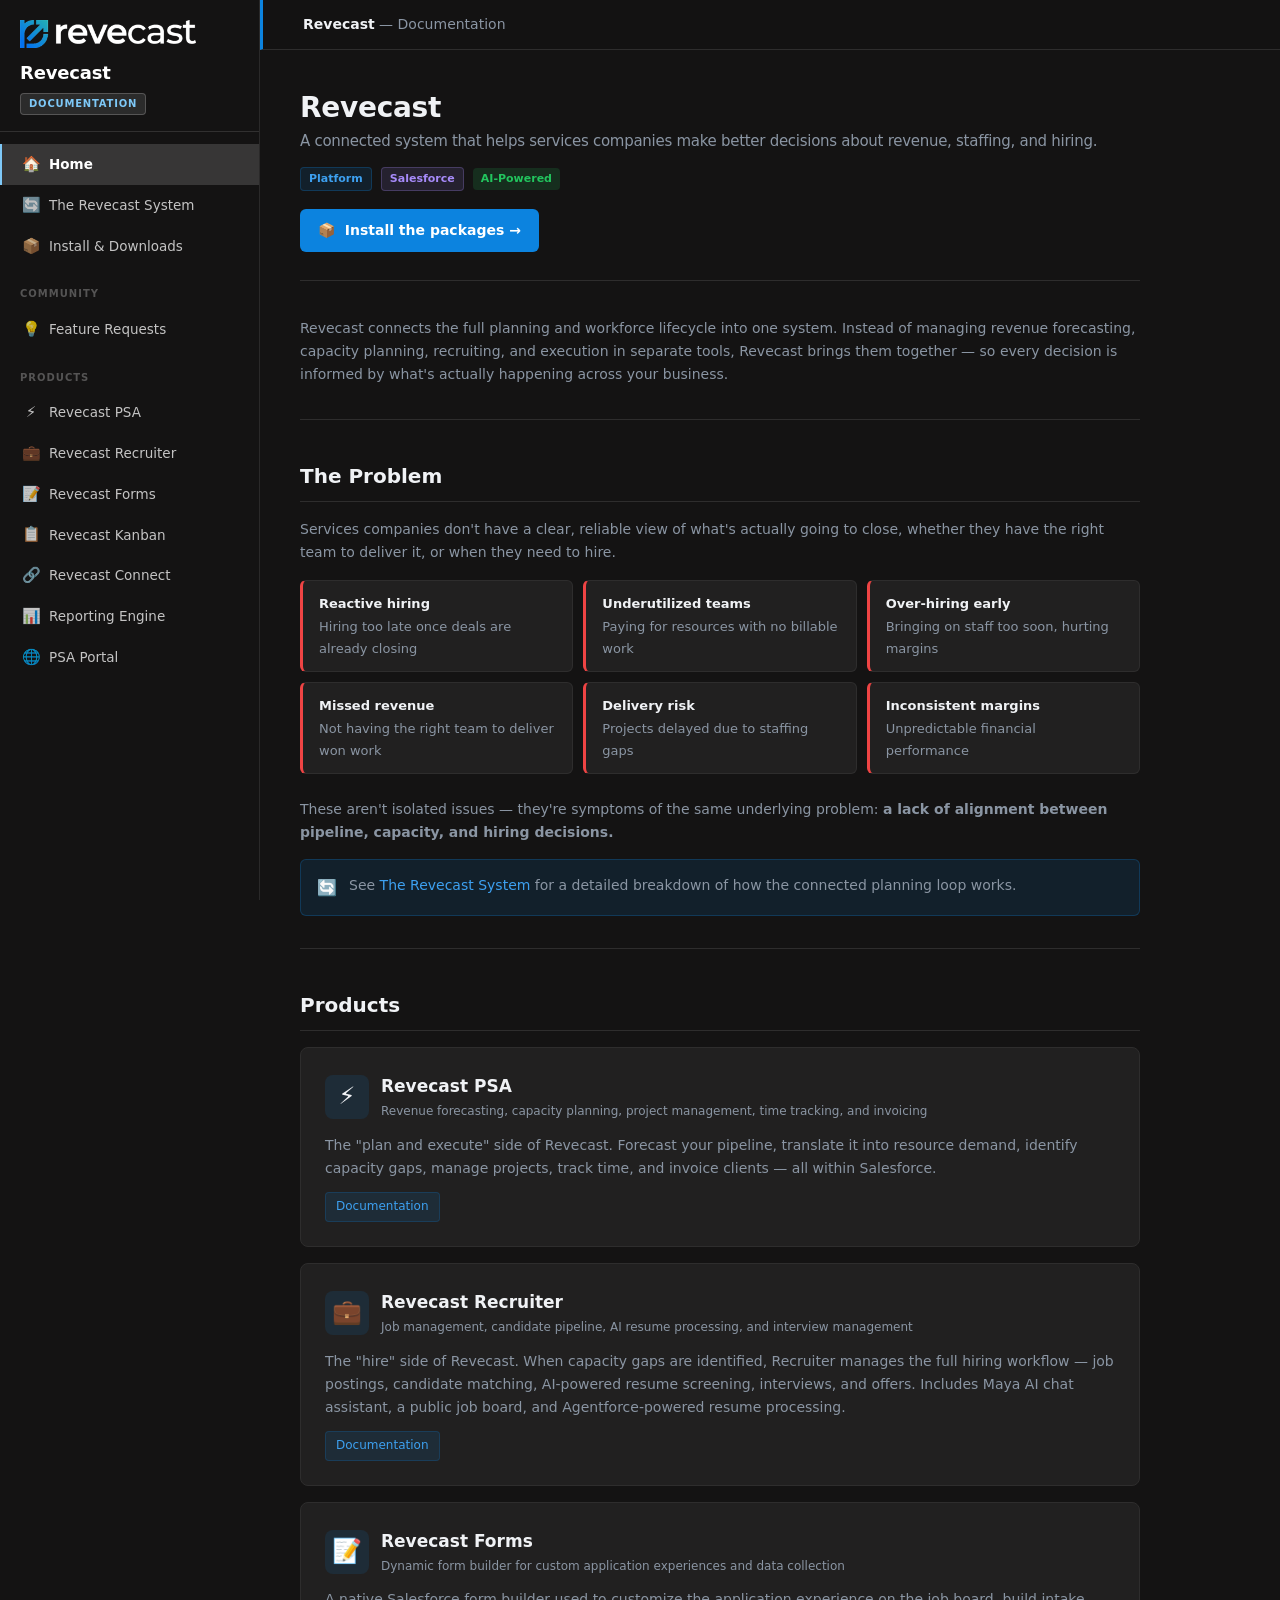
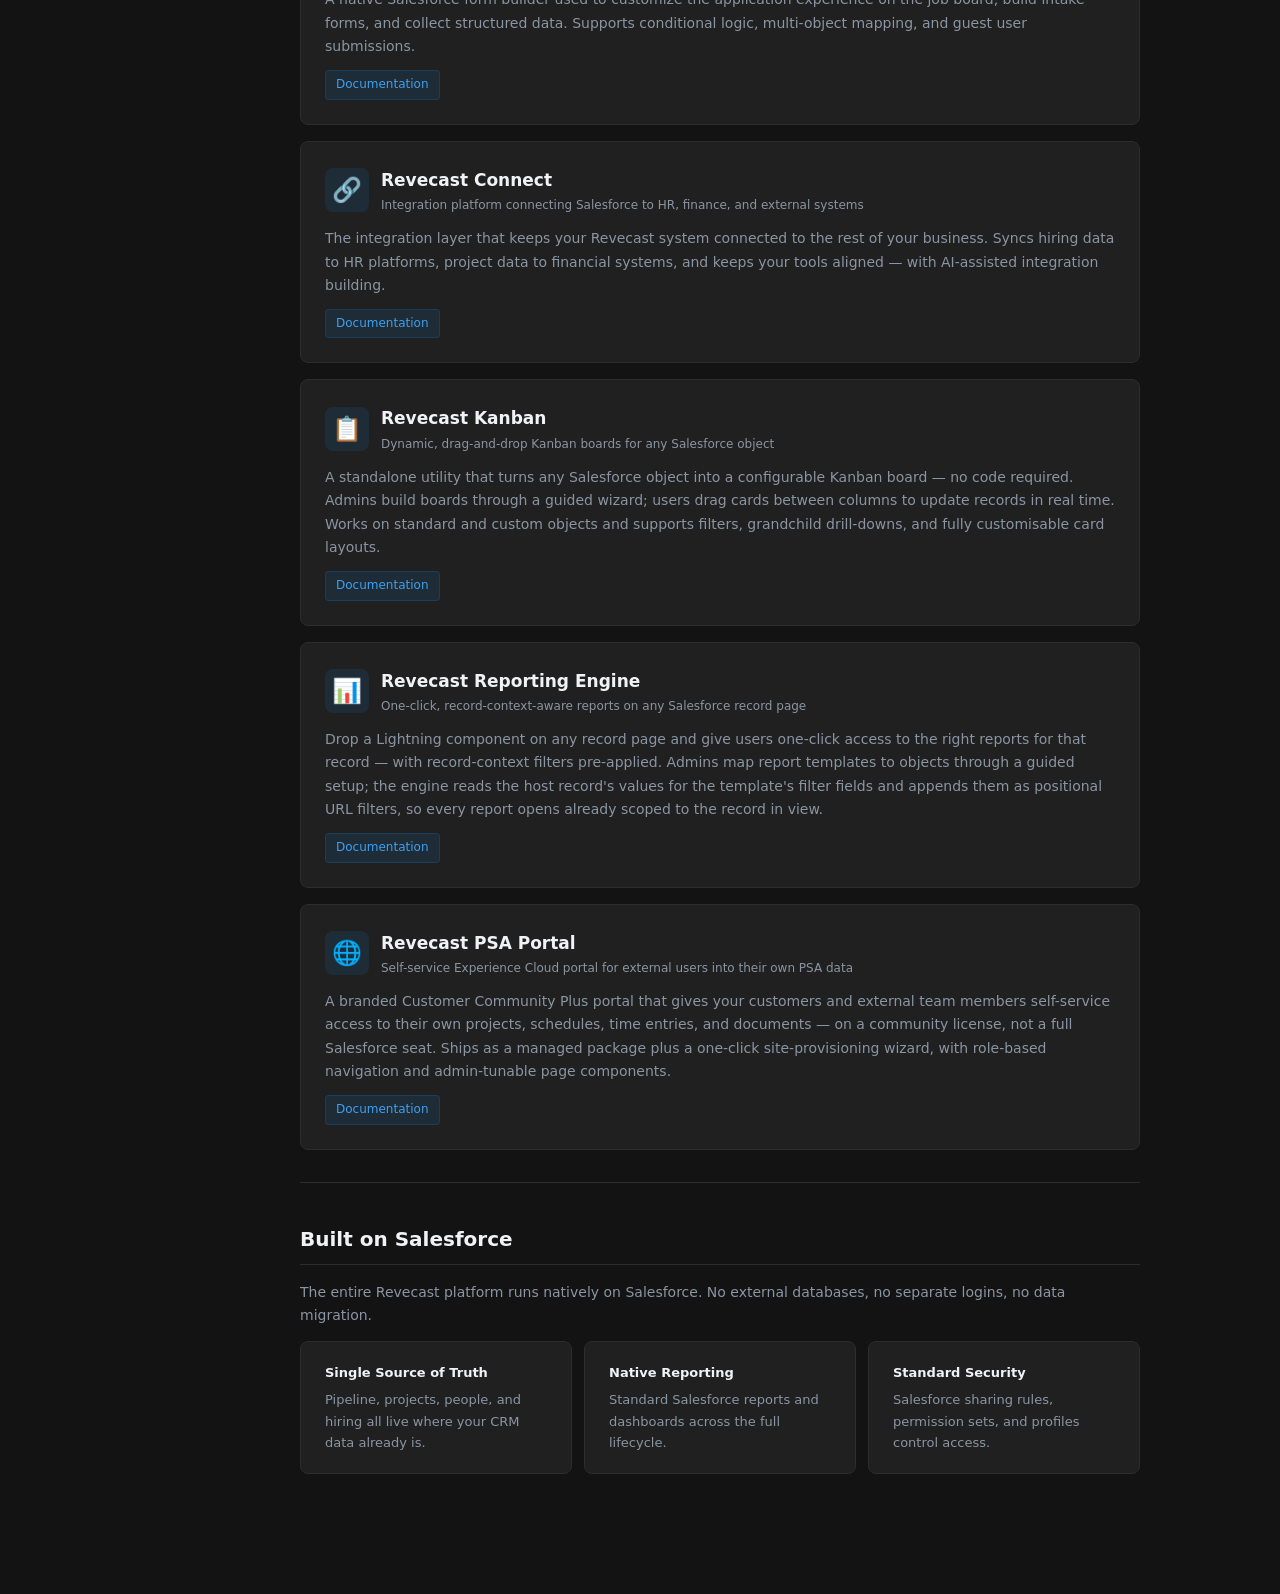
==== commit b48375dd: "docs: add PSA Portal page + homepage Install button; unify nav Re-applies the PSA Portal product pag" ====
--- a/docs/index.html
+++ b/docs/index.html
@@ -129,6 +129,7 @@
     <a href="https://revecast.github.io/Revecast-Kanban/"><span class="icon">&#128203;</span> Revecast Kanban</a>
     <a href="connect.html"><span class="icon">&#128279;</span> Revecast Connect</a>
     <a href="https://revecast.github.io/Revecast-Reporting-Engine/"><span class="icon">&#128202;</span> Reporting Engine</a>
+    <a href="portal.html"><span class="icon">&#127760;</span> PSA Portal</a>
   </div>
 </nav>
 
@@ -149,6 +150,7 @@
         <span class="tag tag-purple">Salesforce</span>
         <span class="tag tag-green">AI-Powered</span>
       </div>
+      <a href="install.html" class="hero-cta" style="display:inline-flex;align-items:center;gap:8px;margin-top:18px;padding:10px 18px;background:var(--rc-blue);color:#fff;border-radius:6px;font-weight:600;font-size:14px;text-decoration:none;">&#128230;&nbsp; Install the packages &rarr;</a>
     </div>
 
     <p>
@@ -259,6 +261,19 @@
       </div>
     </div>
 
+    <div class="product-card">
+      <div class="product-card-header">
+        <div class="product-icon">&#127760;</div>
+        <div class="product-title">Revecast PSA Portal
+          <span>Self-service Experience Cloud portal for external users into their own PSA data</span>
+        </div>
+      </div>
+      <p class="product-desc">A branded Customer Community Plus portal that gives your customers and external team members self-service access to their own projects, schedules, time entries, and documents &mdash; on a community license, not a full Salesforce seat. Ships as a managed package plus a one-click site-provisioning wizard, with role-based navigation and admin-tunable page components.</p>
+      <div class="product-links">
+        <a href="portal.html">Documentation</a>
+      </div>
+    </div>
+
     <hr class="divider">
 
     <h2>Built on Salesforce</h2>
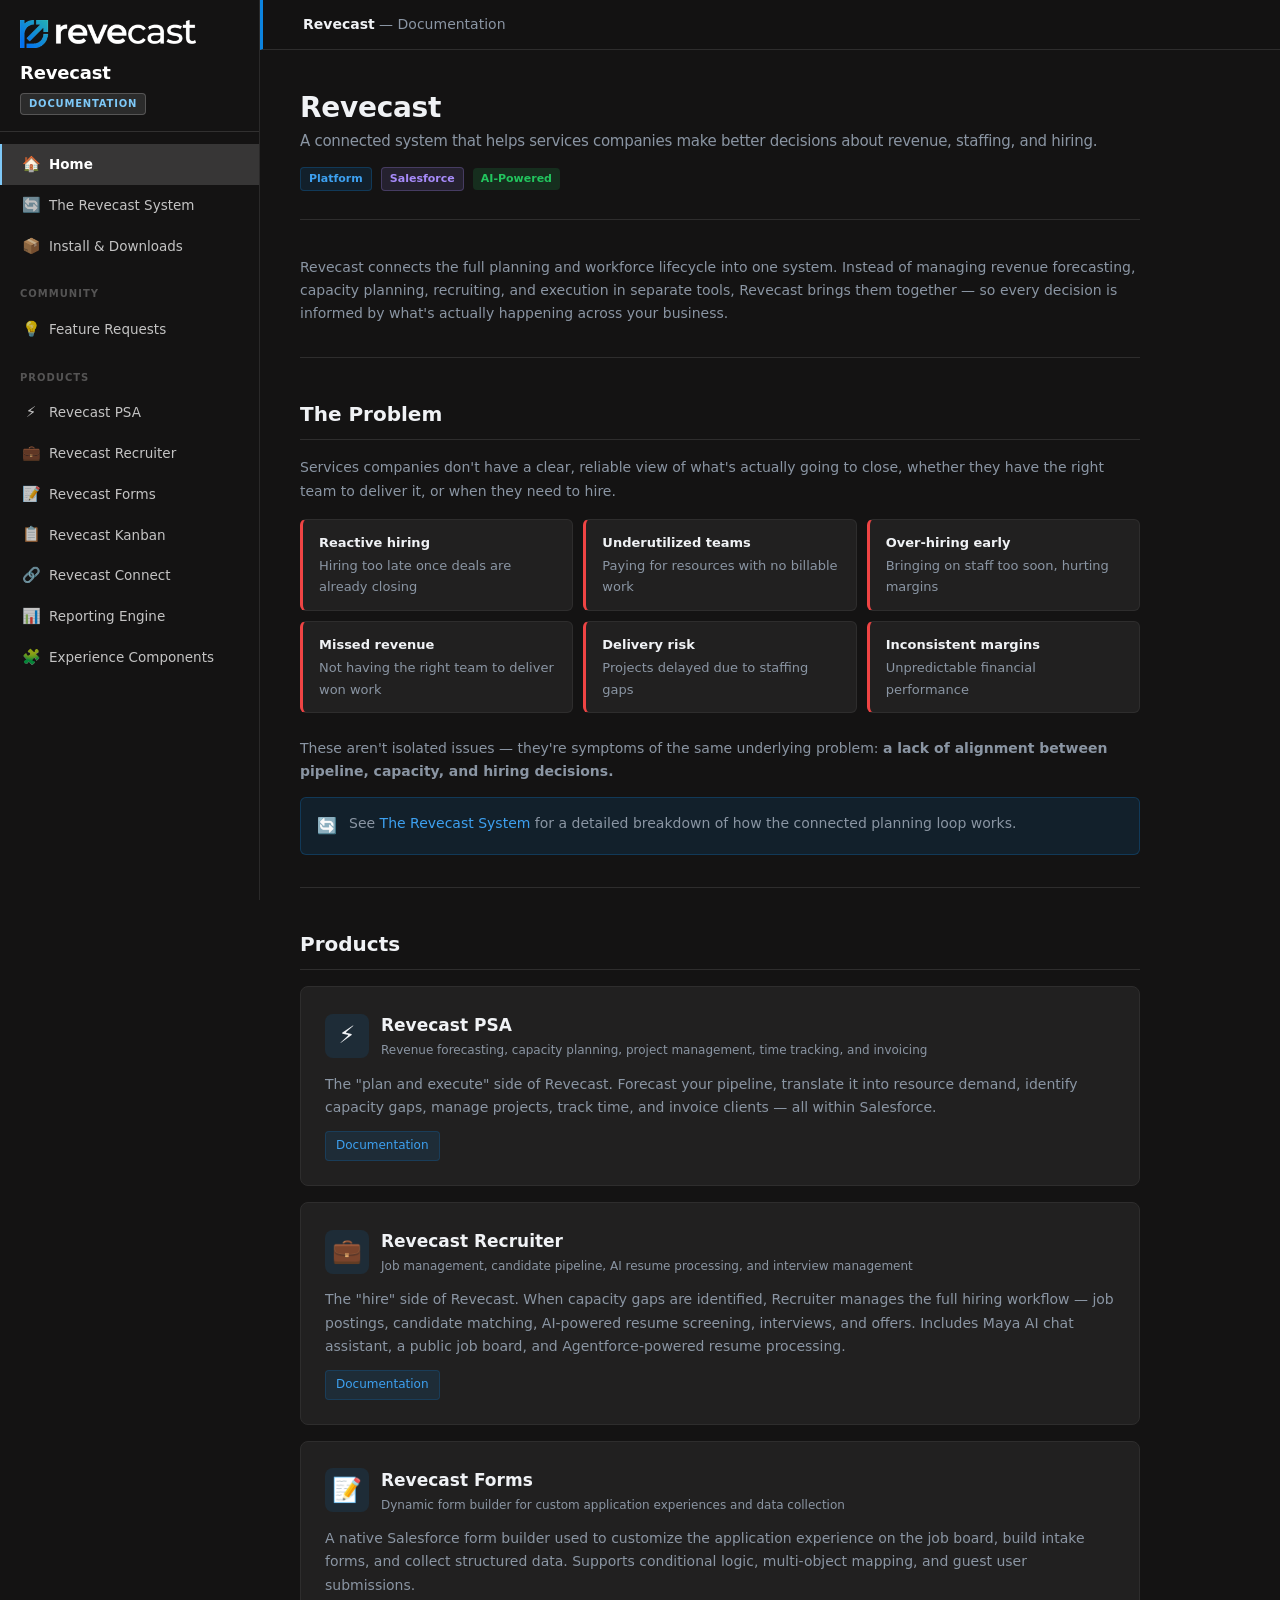
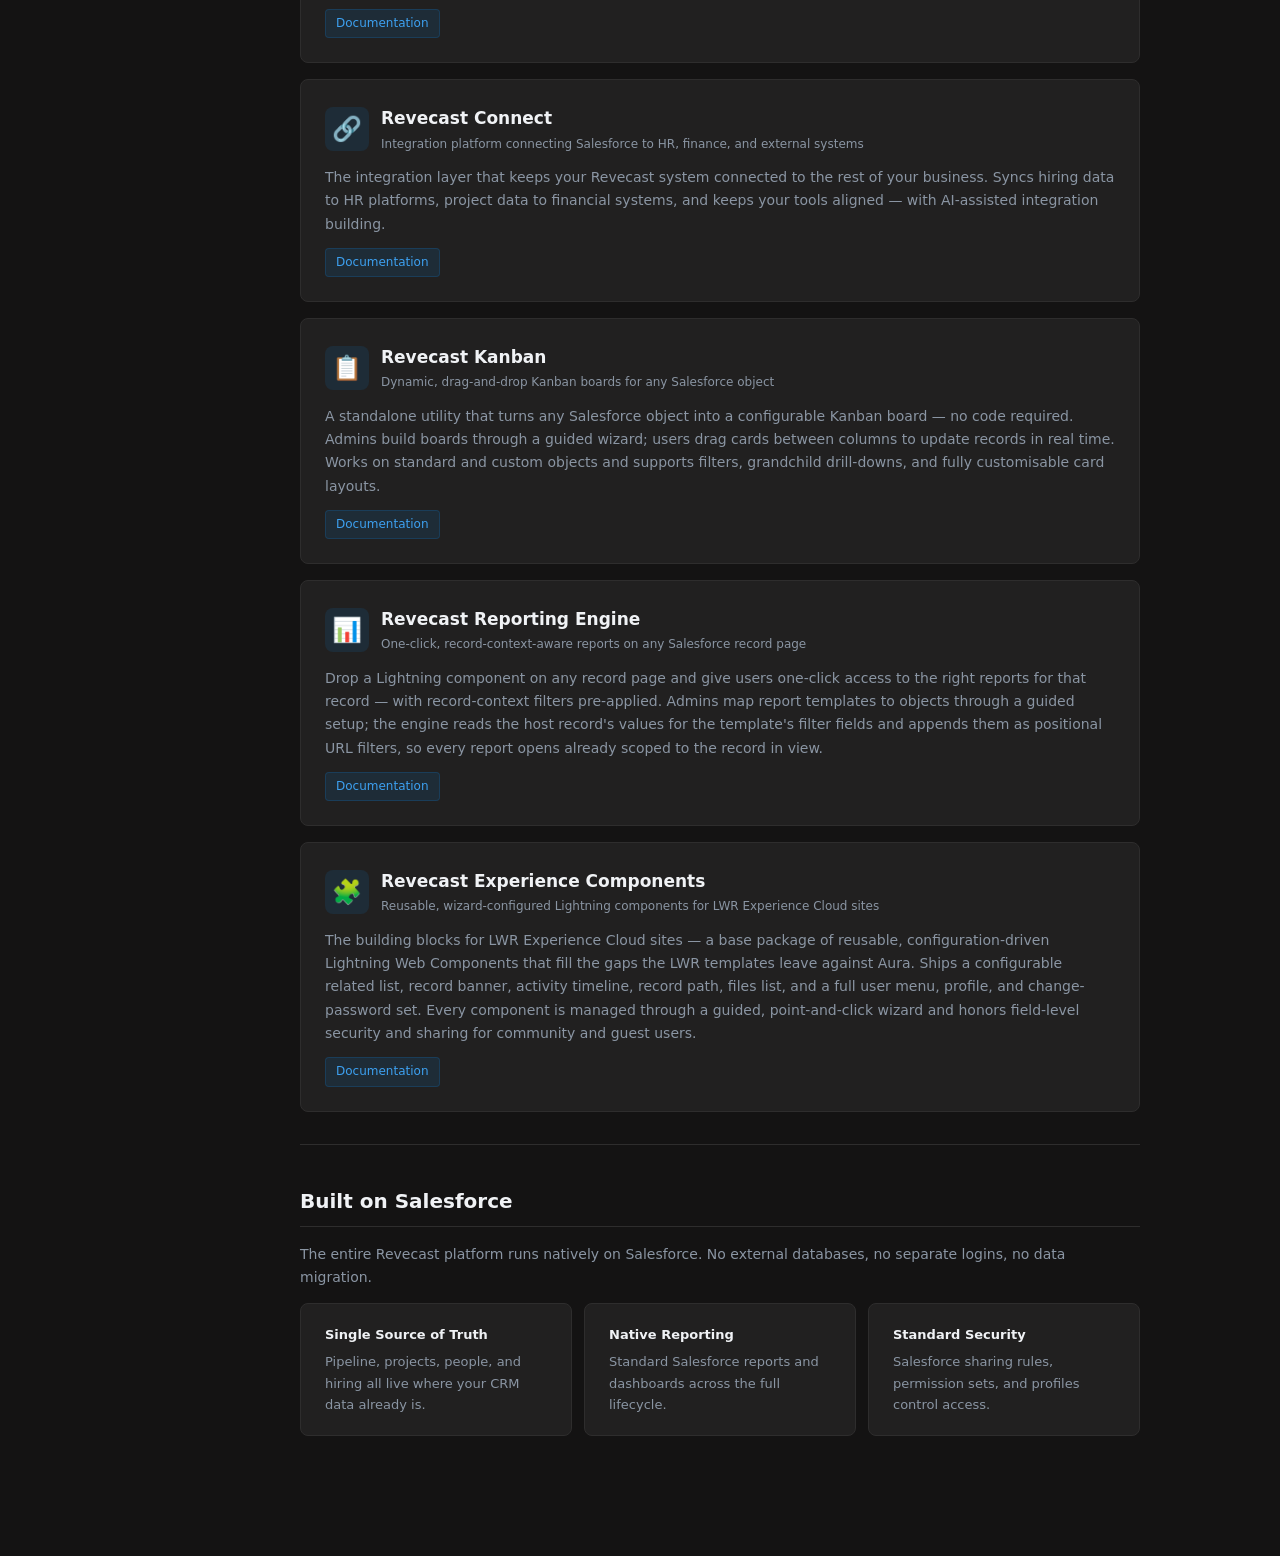
==== commit f0daadc9: "docs(hub): add Revecast Experience Components to the products directory Nav Products link + product " ====
--- a/docs/index.html
+++ b/docs/index.html
@@ -129,7 +129,7 @@
     <a href="https://revecast.github.io/Revecast-Kanban/"><span class="icon">&#128203;</span> Revecast Kanban</a>
     <a href="connect.html"><span class="icon">&#128279;</span> Revecast Connect</a>
     <a href="https://revecast.github.io/Revecast-Reporting-Engine/"><span class="icon">&#128202;</span> Reporting Engine</a>
-    <a href="portal.html"><span class="icon">&#127760;</span> PSA Portal</a>
+    <a href="https://revecast.github.io/Revecast-Experience-Components/"><span class="icon">&#129513;</span> Experience Components</a>
   </div>
 </nav>
 
@@ -150,7 +150,6 @@
         <span class="tag tag-purple">Salesforce</span>
         <span class="tag tag-green">AI-Powered</span>
       </div>
-      <a href="install.html" class="hero-cta" style="display:inline-flex;align-items:center;gap:8px;margin-top:18px;padding:10px 18px;background:var(--rc-blue);color:#fff;border-radius:6px;font-weight:600;font-size:14px;text-decoration:none;">&#128230;&nbsp; Install the packages &rarr;</a>
     </div>
 
     <p>
@@ -263,14 +262,14 @@
 
     <div class="product-card">
       <div class="product-card-header">
-        <div class="product-icon">&#127760;</div>
-        <div class="product-title">Revecast PSA Portal
-          <span>Self-service Experience Cloud portal for external users into their own PSA data</span>
-        </div>
-      </div>
-      <p class="product-desc">A branded Customer Community Plus portal that gives your customers and external team members self-service access to their own projects, schedules, time entries, and documents &mdash; on a community license, not a full Salesforce seat. Ships as a managed package plus a one-click site-provisioning wizard, with role-based navigation and admin-tunable page components.</p>
-      <div class="product-links">
-        <a href="portal.html">Documentation</a>
+        <div class="product-icon">&#129513;</div>
+        <div class="product-title">Revecast Experience Components
+          <span>Reusable, wizard-configured Lightning components for LWR Experience Cloud sites</span>
+        </div>
+      </div>
+      <p class="product-desc">The building blocks for LWR Experience Cloud sites &mdash; a base package of reusable, configuration-driven Lightning Web Components that fill the gaps the LWR templates leave against Aura. Ships a configurable related list, record banner, activity timeline, record path, files list, and a full user menu, profile, and change-password set. Every component is managed through a guided, point-and-click wizard and honors field-level security and sharing for community and guest users.</p>
+      <div class="product-links">
+        <a href="https://revecast.github.io/Revecast-Experience-Components/">Documentation</a>
       </div>
     </div>
 
